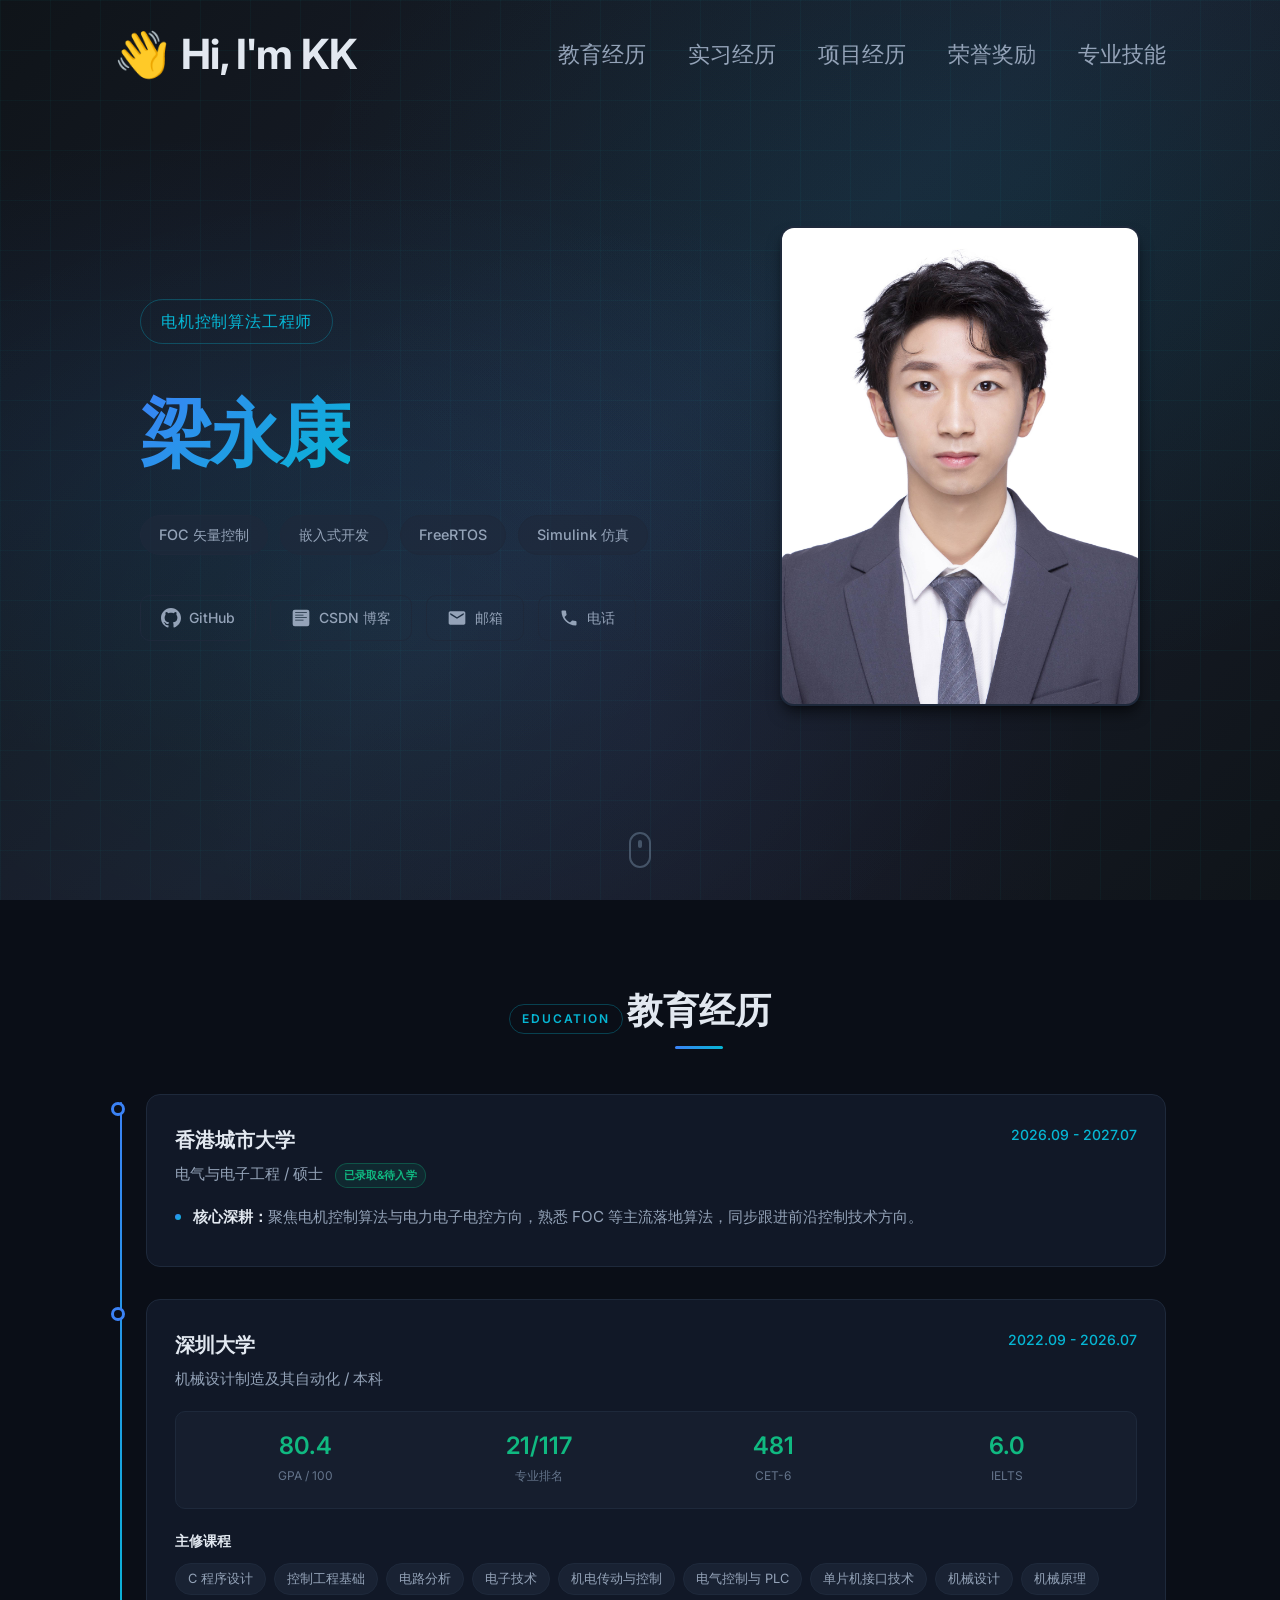
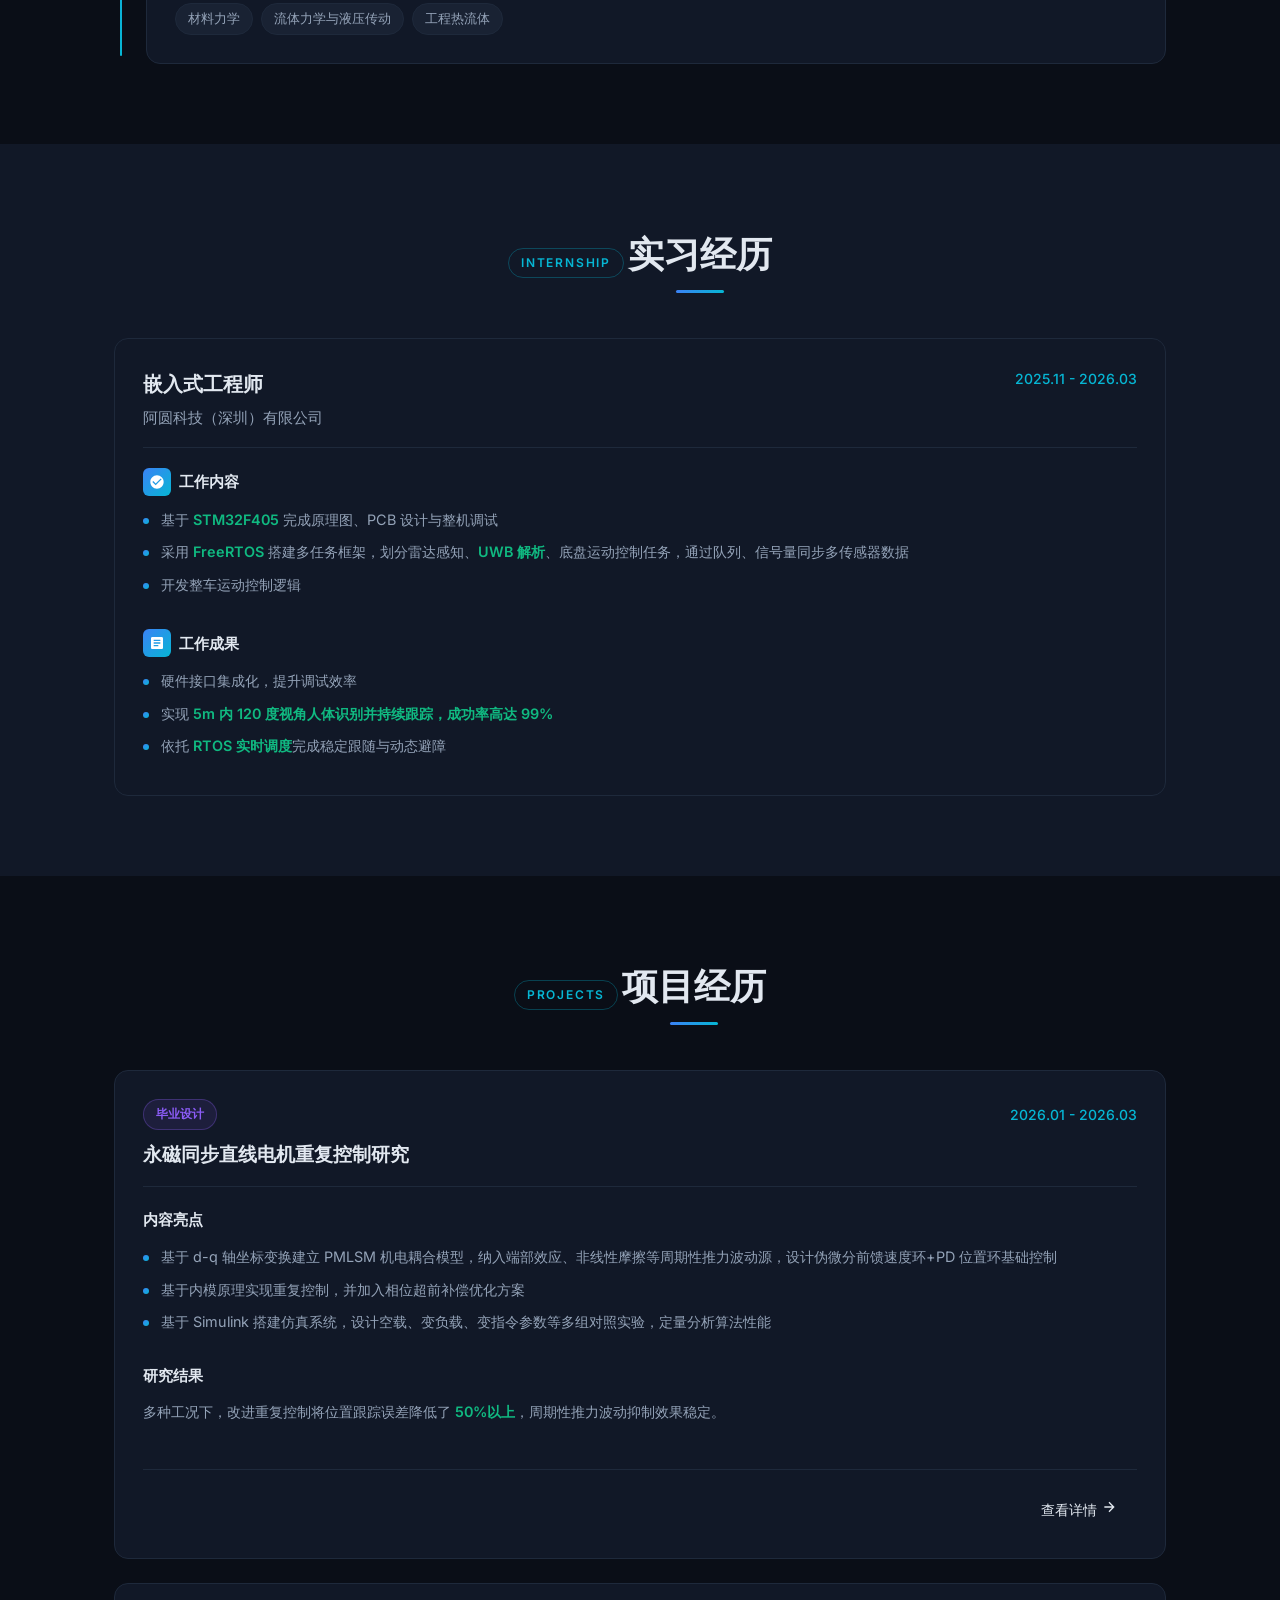
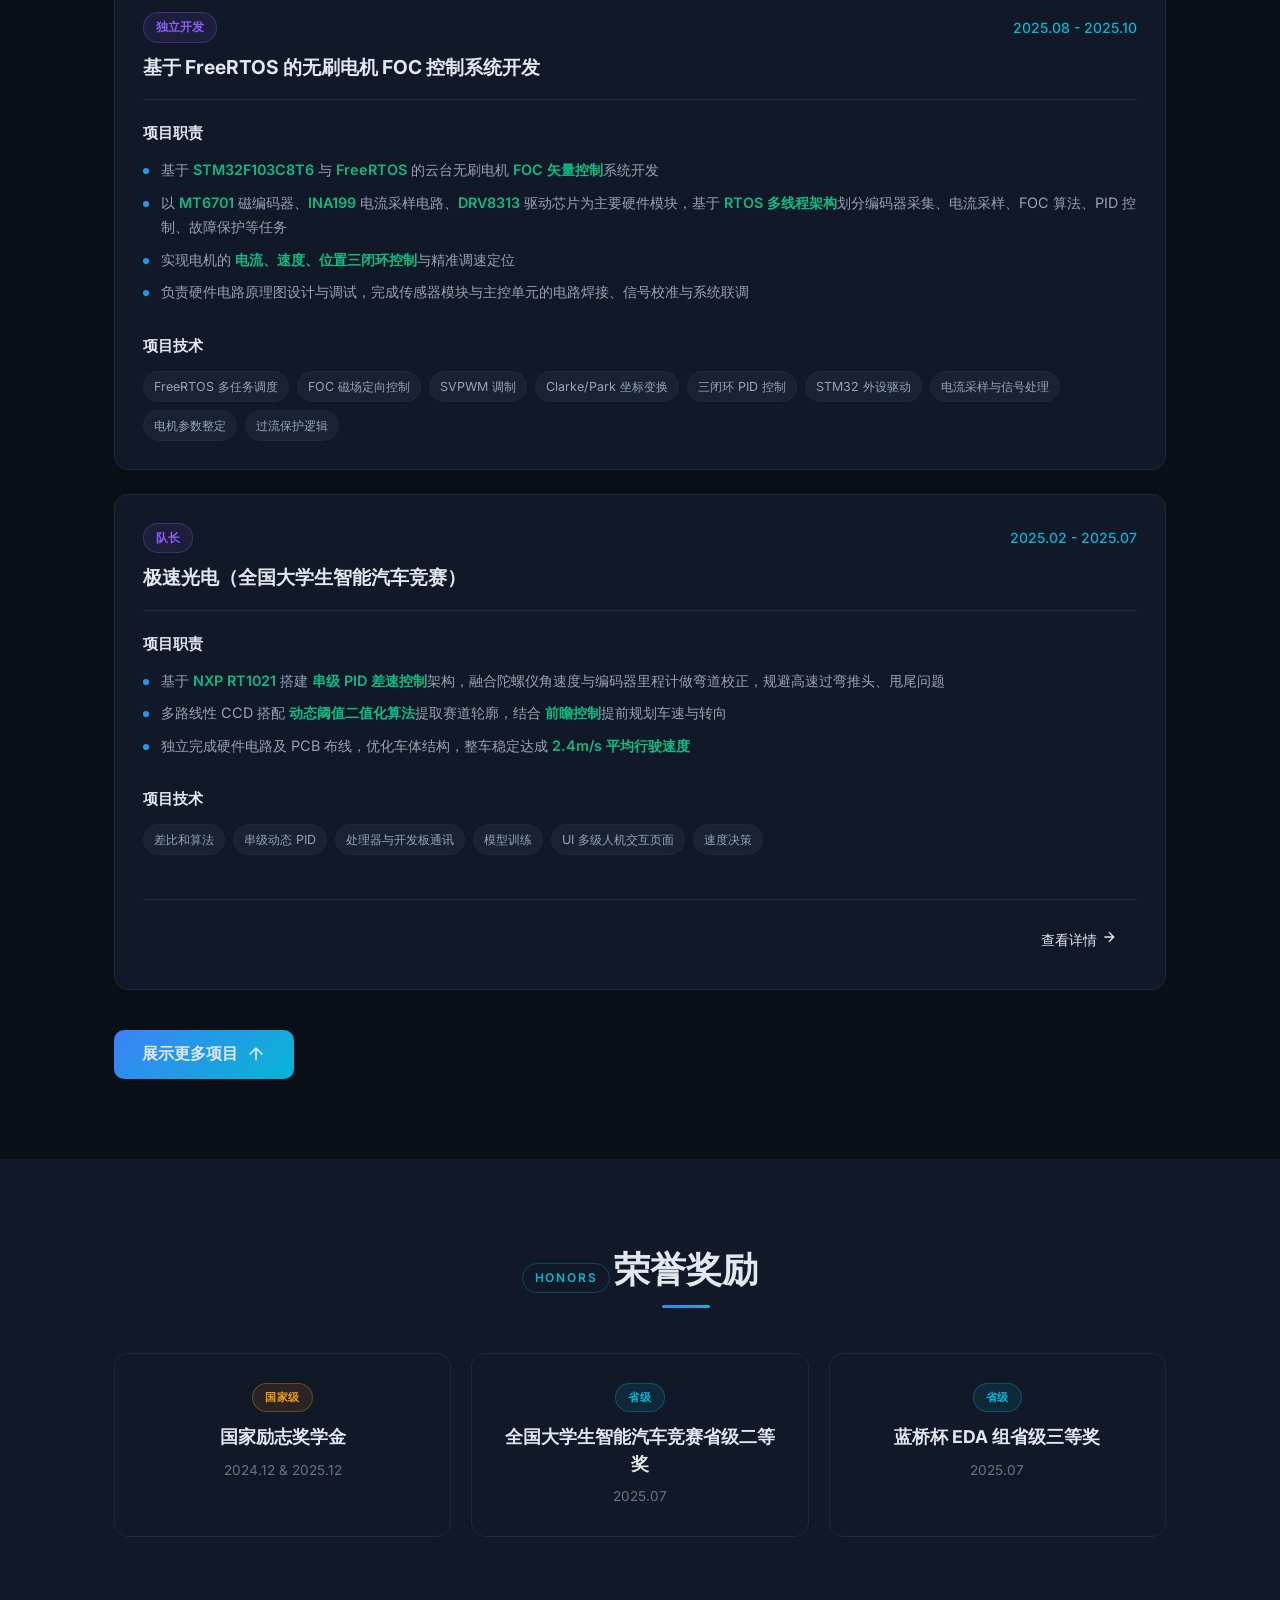
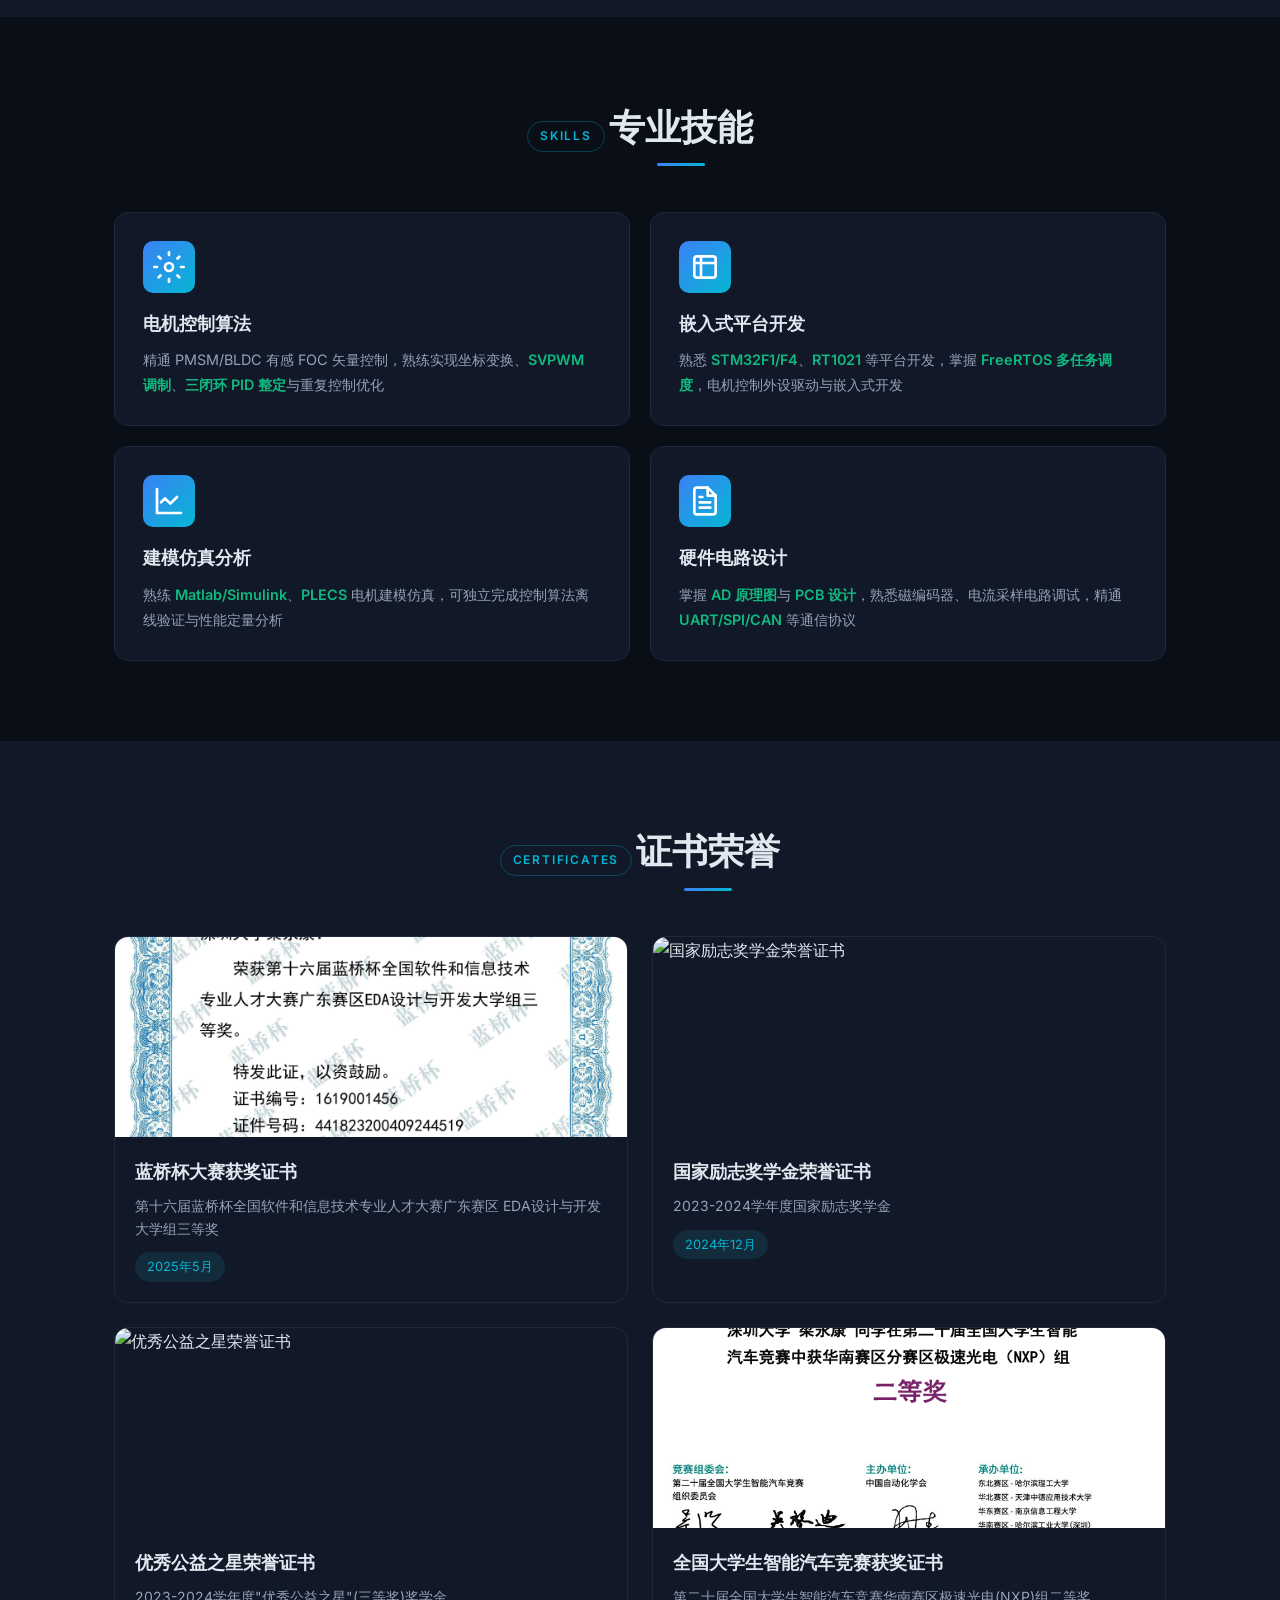
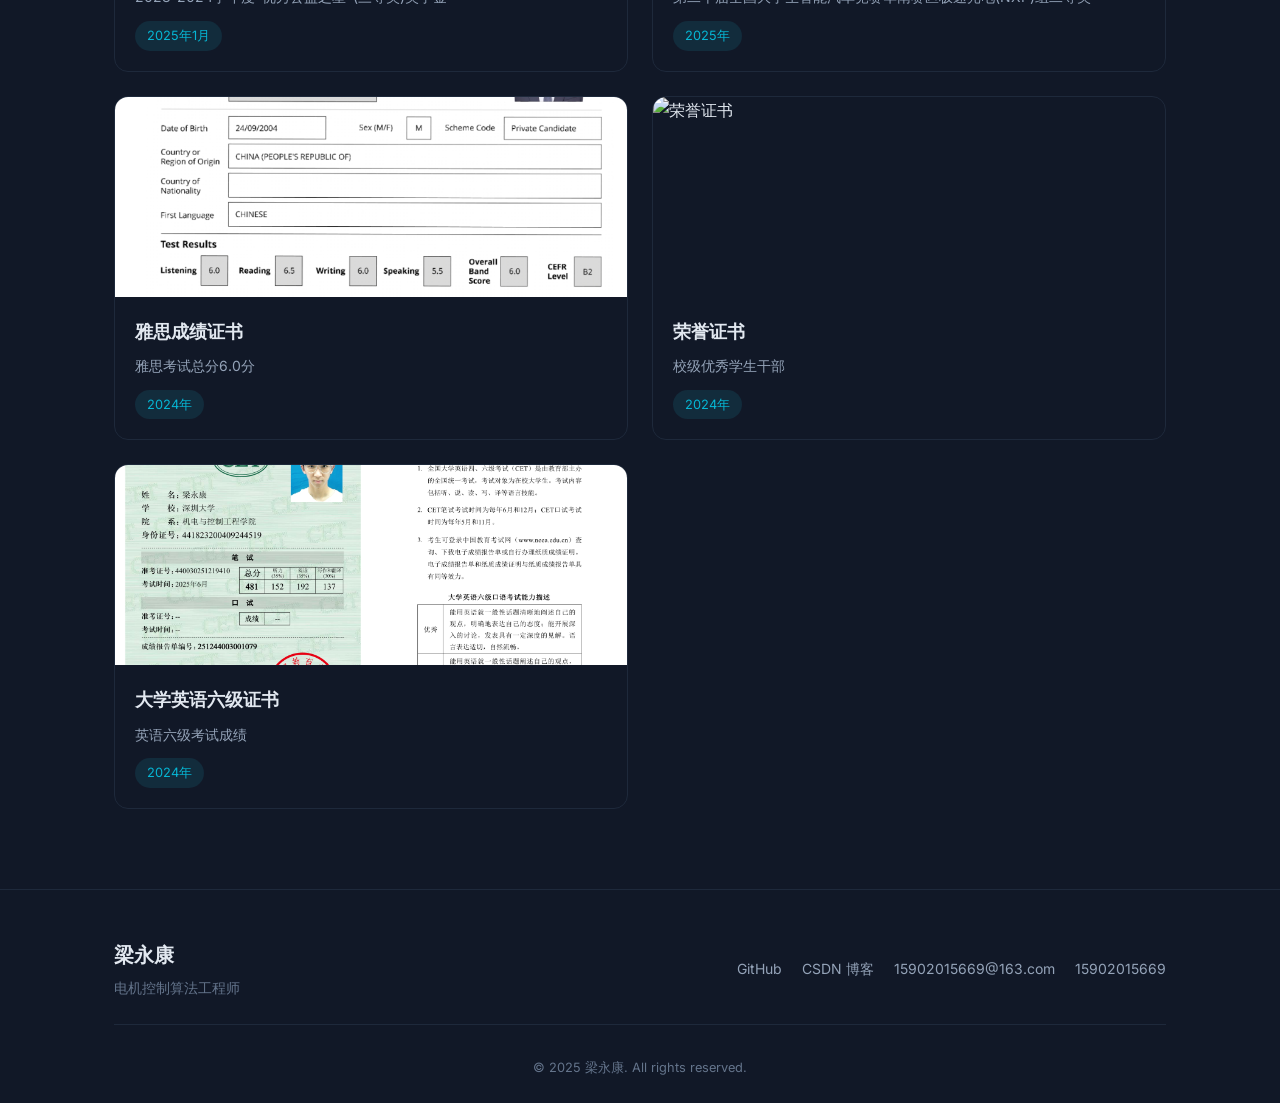
==== index.html @ d6ea98b3 "Initial commit: Personal portfolio website" ====
<!DOCTYPE html>
<html lang="zh-CN">
<head>
    <meta charset="UTF-8">
    <meta name="viewport" content="width=device-width, initial-scale=1.0">
    <title>梁永康 - 电机控制算法工程师</title>
    <meta name="description" content="梁永康的个人作品集 - 电机控制算法工程师，专注于FOC矢量控制、嵌入式开发与电力电子">
    <link rel="stylesheet" href="css/style.css">
    <link rel="preconnect" href="https://fonts.googleapis.com">
    <link rel="preconnect" href="https://fonts.gstatic.com" crossorigin>
    <link href="https://fonts.googleapis.com/css2?family=Inter:wght@300;400;500;600;700&display=swap" rel="stylesheet">
</head>
<body>
    <!-- 导航栏 -->
    <nav class="navbar" id="navbar">
        <div class="nav-container">
            <a href="#" class="nav-logo">
                <span class="logo-emoji">👋</span>
                <span class="logo-text">Hi, I'm KK</span>
            </a>
            <ul class="nav-menu" id="navMenu">
                <li><a href="#education" class="nav-link">教育经历</a></li>
                <li><a href="#internship" class="nav-link">实习经历</a></li>
                <li><a href="#projects" class="nav-link">项目经历</a></li>
                <li><a href="#honors" class="nav-link">荣誉奖励</a></li>
                <li><a href="#skills" class="nav-link">专业技能</a></li>
            </ul>
            <button class="nav-toggle" id="navToggle" aria-label="切换菜单">
                <span class="hamburger"></span>
            </button>
        </div>
    </nav>

    <!-- Hero 区域 -->
    <section class="hero" id="home">
        <div class="hero-bg"></div>
        <div class="hero-light"></div>
        <div class="hero-inner">
            <div class="hero-content">
                <div class="hero-badge animate-on-scroll">电机控制算法工程师</div>
                <h1 class="hero-title animate-on-scroll">
                    <span class="gradient-text">梁永康</span>
                </h1>
                
                <div class="hero-tags animate-on-scroll">
                    <span class="tag">FOC 矢量控制</span>
                    <span class="tag">嵌入式开发</span>
                    <span class="tag">FreeRTOS</span>
                    <span class="tag">Simulink 仿真</span>
                </div>
                <div class="hero-links animate-on-scroll">
                    <a href="https://github.com/kk-kk-99" target="_blank" rel="noopener noreferrer" class="hero-link">
                        <svg viewBox="0 0 24 24" width="20" height="20" fill="currentColor"><path d="M12 0c-6.626 0-12 5.373-12 12 0 5.302 3.438 9.8 8.207 11.387.599.111.793-.261.793-.577v-2.234c-3.338.726-4.033-1.416-4.033-1.416-.546-1.387-1.333-1.756-1.333-1.756-1.089-.745.083-.729.083-.729 1.205.084 1.839 1.237 1.839 1.237 1.07 1.834 2.807 1.304 3.492.997.107-.775.418-1.305.762-1.604-2.665-.305-5.467-1.334-5.467-5.931 0-1.311.469-2.381 1.236-3.221-.124-.303-.535-1.524.117-3.176 0 0 1.008-.322 3.301 1.23.957-.266 1.983-.399 3.003-.404 1.02.005 2.047.138 3.006.404 2.291-1.552 3.297-1.23 3.297-1.23.653 1.653.242 2.874.118 3.176.77.84 1.235 1.911 1.235 3.221 0 4.609-2.807 5.624-5.479 5.921.43.372.823 1.102.823 2.222v3.293c0 .319.192.694.801.576 4.765-1.589 8.199-6.086 8.199-11.386 0-6.627-5.373-12-12-12z"/></svg>
                        GitHub
                    </a>
                    <a href="https://blog.csdn.net/2201_75619391?type=blog" target="_blank" rel="noopener noreferrer" class="hero-link">
                        <svg viewBox="0 0 24 24" width="20" height="20" fill="currentColor"><path d="M4.5 2A2.5 2.5 0 002 4.5v15A2.5 2.5 0 004.5 22h15a2.5 2.5 0 002.5-2.5v-15A2.5 2.5 0 0019.5 2h-15zM5 5h14v1H5V5zm0 3h10v1H5V8zm0 3h14v1H5v-1zm0 3h10v1H5v-1z"/></svg>
                        CSDN 博客
                    </a>
                    <span class="hero-link tooltip" data-tooltip="15902015669@163.com">
                        <svg viewBox="0 0 24 24" width="20" height="20" fill="currentColor"><path d="M20 4H4c-1.1 0-1.99.9-1.99 2L2 18c0 1.1.9 2 2 2h16c1.1 0 2-.9 2-2V6c0-1.1-.9-2-2-2zm0 4l-8 5-8-5V6l8 5 8-5v2z"/></svg>
                        邮箱
                    </span>
                    <span class="hero-link tooltip" data-tooltip="15902015669">
                        <svg viewBox="0 0 24 24" width="20" height="20" fill="currentColor"><path d="M6.62 10.79c1.44 2.83 3.76 5.14 6.59 6.59l2.2-2.2c.27-.27.67-.36 1.02-.24 1.12.37 2.33.57 3.57.57.55 0 1 .45 1 1V20c0 .55-.45 1-1 1-9.39 0-17-7.61-17-17 0-.55.45-1 1-1h3.5c.55 0 1 .45 1 1 0 1.25.2 2.45.57 3.57.11.35.03.74-.25 1.02l-2.2 2.2z"/></svg>
                        电话
                    </span>
                </div>

                </div>
            <div class="hero-avatar animate-on-scroll">
                <img src="assets/avatar.jpg" alt="梁永康">
            </div>
        </div>
        <div class="scroll-indicator">
            <div class="scroll-mouse">
                <div class="scroll-wheel"></div>
            </div>
        </div>
    </section>

    <!-- 教育经历 -->
    <section class="section" id="education">
        <div class="container">
            <div class="section-header animate-on-scroll">
                <span class="section-tag">Education</span>
                <h2 class="section-title">教育经历</h2>
            </div>
            <div class="timeline">
                <div class="timeline-item animate-on-scroll">
                    <div class="timeline-marker"></div>
                    <div class="timeline-content card">
                        <div class="timeline-header">
                            <div class="timeline-title-row">
                                <h3 class="timeline-title">香港城市大学</h3>
                                <span class="timeline-date">2026.09 - 2027.07</span>
                            </div>
                            <p class="timeline-subtitle">电气与电子工程 / 硕士 <span class="status-badge">已录取&待入学</span></p>
                        </div>
                        <ul class="timeline-list">
                            <li><strong>核心深耕：</strong>聚焦电机控制算法与电力电子电控方向，熟悉 FOC 等主流落地算法，同步跟进前沿控制技术方向。</li>
                        </ul>
                    </div>
                </div>
                <div class="timeline-item animate-on-scroll">
                    <div class="timeline-marker"></div>
                    <div class="timeline-content card">
                        <div class="timeline-header">
                            <div class="timeline-title-row">
                                <h3 class="timeline-title">深圳大学</h3>
                                <span class="timeline-date">2022.09 - 2026.07</span>
                            </div>
                            <p class="timeline-subtitle">机械设计制造及其自动化 / 本科</p>
                        </div>
                        <div class="edu-stats">
                            <div class="stat-item">
                                <span class="stat-value highlight">80.4</span>
                                <span class="stat-label">GPA / 100</span>
                            </div>
                            <div class="stat-item">
                                <span class="stat-value highlight">21/117</span>
                                <span class="stat-label">专业排名</span>
                            </div>
                            <div class="stat-item">
                                <span class="stat-value highlight">481</span>
                                <span class="stat-label">CET-6</span>
                            </div>
                            <div class="stat-item">
                                <span class="stat-value highlight">6.0</span>
                                <span class="stat-label">IELTS</span>
                            </div>
                        </div>
                        <div class="courses">
                            <p class="courses-label">主修课程</p>
                            <div class="course-tags">
                                <span class="course-tag">C 程序设计</span>
                                <span class="course-tag">控制工程基础</span>
                                <span class="course-tag">电路分析</span>
                                <span class="course-tag">电子技术</span>
                                <span class="course-tag">机电传动与控制</span>
                                <span class="course-tag">电气控制与 PLC</span>
                                <span class="course-tag">单片机接口技术</span>
                                <span class="course-tag">机械设计</span>
                                <span class="course-tag">机械原理</span>
                                <span class="course-tag">材料力学</span>
                                <span class="course-tag">流体力学与液压传动</span>
                                <span class="course-tag">工程热流体</span>
                            </div>
                        </div>
                    </div>
                </div>
            </div>
        </div>
    </section>

    <!-- 实习经历 -->
    <section class="section section-alt" id="internship">
        <div class="container">
            <div class="section-header animate-on-scroll">
                <span class="section-tag">Internship</span>
                <h2 class="section-title">实习经历</h2>
            </div>
            <div class="card animate-on-scroll">
                <div class="card-header">
                    <div class="card-title-row">
                        <h3 class="card-title">嵌入式工程师</h3>
                        <span class="card-date">2025.11 - 2026.03</span>
                    </div>
                    <p class="card-subtitle">阿圆科技（深圳）有限公司</p>
                </div>
                <div class="card-body">
                    <div class="card-section">
                        <h4 class="card-section-title">
                            <span class="card-icon">
                                <svg viewBox="0 0 24 24" width="16" height="16" fill="currentColor"><path d="M12 2C6.48 2 2 6.48 2 12s4.48 10 10 10 10-4.48 10-10S17.52 2 12 2zm-2 15l-5-5 1.41-1.41L10 14.17l7.59-7.59L19 8l-9 9z"/></svg>
                            </span>
                            工作内容
                        </h4>
                        <ul class="card-list">
                            <li>基于 <span class="highlight">STM32F405</span> 完成原理图、PCB 设计与整机调试</li>
                            <li>采用 <span class="highlight">FreeRTOS</span> 搭建多任务框架，划分雷达感知、<span class="highlight">UWB 解析</span>、底盘运动控制任务，通过队列、信号量同步多传感器数据</li>
                            <li>开发整车运动控制逻辑</li>
                        </ul>
                    </div>
                    <div class="card-section">
                        <h4 class="card-section-title">
                            <span class="card-icon">
                                <svg viewBox="0 0 24 24" width="16" height="16" fill="currentColor"><path d="M19 3H5c-1.1 0-2 .9-2 2v14c0 1.1.9 2 2 2h14c1.1 0 2-.9 2-2V5c0-1.1-.9-2-2-2zm-5 14H7v-2h7v2zm3-4H7v-2h10v2zm0-4H7V7h10v2z"/></svg>
                            </span>
                            工作成果
                        </h4>
                        <ul class="card-list">
                            <li>硬件接口集成化，提升调试效率</li>
                            <li>实现 <span class="highlight">5m 内 120 度视角人体识别并持续跟踪，成功率高达 99%</span></li>
                            <li>依托 <span class="highlight">RTOS 实时调度</span>完成稳定跟随与动态避障</li>
                        </ul>
                    </div>
                </div>
            </div>
        </div>
    </section>

    <!-- 项目经历 -->
    <section class="section" id="projects">
        <div class="container">
            <div class="section-header animate-on-scroll">
                <span class="section-tag">Projects</span>
                <h2 class="section-title">项目经历</h2>
            </div>
            <div class="projects-grid">
                <!-- 项目 1 -->
                <div class="project-card card animate-on-scroll animated">
                    <div class="project-header">
                        <div class="project-meta">
                            <span class="project-role">毕业设计</span>
                            <span class="project-date">2026.01 - 2026.03</span>
                        </div>
                        <h3 class="project-title">永磁同步直线电机重复控制研究</h3>
                    </div>
                    <div class="project-body">
                        <div class="project-section">
                            <h4 class="project-section-title">内容亮点</h4>
                            <ul class="project-list">
                                <li>基于 d-q 轴坐标变换建立 PMLSM 机电耦合模型，纳入端部效应、非线性摩擦等周期性推力波动源，设计伪微分前馈速度环+PD 位置环基础控制</li>
                                <li>基于内模原理实现重复控制，并加入相位超前补偿优化方案</li>
                                <li>基于 Simulink 搭建仿真系统，设计空载、变负载、变指令参数等多组对照实验，定量分析算法性能</li>
                            </ul>
                        </div>
                        <div class="project-result">
                            <h4 class="project-section-title">研究结果</h4>
                            <p>多种工况下，改进重复控制将位置跟踪误差降低了 <span class="highlight">50%以上</span>，周期性推力波动抑制效果稳定。</p>
                        </div>
                        <div class="project-action">
                            <a href="project1.html" class="btn btn-primary btn-sm">
                                <span>查看详情</span>
                                <svg viewBox="0 0 24 24" width="16" height="16" fill="none" stroke="currentColor" stroke-width="2">
                                    <path d="M5 12h14M12 5l7 7-7 7"/>
                                </svg>
                            </a>
                        </div>
                    </div>
                </div>

                <!-- 项目 2 -->
                <div class="project-card card animate-on-scroll animated">
                    <div class="project-header">
                        <div class="project-meta">
                            <span class="project-role">独立开发</span>
                            <span class="project-date">2025.08 - 2025.10</span>
                        </div>
                        <h3 class="project-title">基于 FreeRTOS 的无刷电机 FOC 控制系统开发</h3>
                    </div>
                    <div class="project-body">
                        <div class="project-section">
                            <h4 class="project-section-title">项目职责</h4>
                            <ul class="project-list">
                                <li>基于 <span class="highlight">STM32F103C8T6</span> 与 <span class="highlight">FreeRTOS</span> 的云台无刷电机 <span class="highlight">FOC 矢量控制</span>系统开发</li>
                                <li>以 <span class="highlight">MT6701</span> 磁编码器、<span class="highlight">INA199</span> 电流采样电路、<span class="highlight">DRV8313</span> 驱动芯片为主要硬件模块，基于 <span class="highlight">RTOS 多线程架构</span>划分编码器采集、电流采样、FOC 算法、PID 控制、故障保护等任务</li>
                                <li>实现电机的 <span class="highlight">电流、速度、位置三闭环控制</span>与精准调速定位</li>
                                <li>负责硬件电路原理图设计与调试，完成传感器模块与主控单元的电路焊接、信号校准与系统联调</li>
                            </ul>
                        </div>
                        <div class="project-tech">
                            <h4 class="project-section-title">项目技术</h4>
                            <div class="tech-tags">
                                <span class="tech-tag">FreeRTOS 多任务调度</span>
                                <span class="tech-tag">FOC 磁场定向控制</span>
                                <span class="tech-tag">SVPWM 调制</span>
                                <span class="tech-tag">Clarke/Park 坐标变换</span>
                                <span class="tech-tag">三闭环 PID 控制</span>
                                <span class="tech-tag">STM32 外设驱动</span>
                                <span class="tech-tag">电流采样与信号处理</span>
                                <span class="tech-tag">电机参数整定</span>
                                <span class="tech-tag">过流保护逻辑</span>
                            </div>
                        </div>
                    </div>
                </div>

                <!-- 项目 3 -->
                <div class="project-card card animate-on-scroll animated">
                    <div class="project-header">
                        <div class="project-meta">
                            <span class="project-role">队长</span>
                            <span class="project-date">2025.02 - 2025.07</span>
                        </div>
                        <h3 class="project-title">极速光电（全国大学生智能汽车竞赛）</h3>
                    </div>
                    <div class="project-body">
                        <div class="project-section">
                            <h4 class="project-section-title">项目职责</h4>
                            <ul class="project-list">
                                <li>基于 <span class="highlight">NXP RT1021</span> 搭建 <span class="highlight">串级 PID 差速控制</span>架构，融合陀螺仪角速度与编码器里程计做弯道校正，规避高速过弯推头、甩尾问题</li>
                                <li>多路线性 CCD 搭配 <span class="highlight">动态阈值二值化算法</span>提取赛道轮廓，结合 <span class="highlight">前瞻控制</span>提前规划车速与转向</li>
                                <li>独立完成硬件电路及 PCB 布线，优化车体结构，整车稳定达成 <span class="highlight">2.4m/s 平均行驶速度</span></li>
                            </ul>
                        </div>
                        <div class="project-tech">
                            <h4 class="project-section-title">项目技术</h4>
                            <div class="tech-tags">
                                <span class="tech-tag">差比和算法</span>
                                <span class="tech-tag">串级动态 PID</span>
                                <span class="tech-tag">处理器与开发板通讯</span>
                                <span class="tech-tag">模型训练</span>
                                <span class="tech-tag">UI 多级人机交互页面</span>
                                <span class="tech-tag">速度决策</span>
                            </div>
                        </div>
                        <div class="project-action">
                            <a href="project3.html" class="btn btn-primary btn-sm">
                                <span>查看详情</span>
                                <svg viewBox="0 0 24 24" width="16" height="16" fill="none" stroke="currentColor" stroke-width="2">
                                    <path d="M5 12h14M12 5l7 7-7 7"/>
                                </svg>
                            </a>
                        </div>
                    </div>
                </div>

                <!-- 项目 4：八轴无人机分电板设计 -->
                <div class="project-card card additional-projects" id="additionalProjects">
                    <div class="project-header">
                        <div class="project-meta">
                            <span class="project-role">独立设计</span>
                            <span class="project-date">2024.10 - 2025.02</span>
                        </div>
                        <h3 class="project-title">八轴无人机分电板设计</h3>
                    </div>
                    <div class="project-body">
                        <div class="project-section">
                            <h4 class="project-section-title">项目概述</h4>
                            <ul class="project-list">
                                <li>为八轴电调、英伟达 Jetson Orin NX 开发板供电，集成八个 PWM 信号接口</li>
                                <li>满油门状态下八轴共需 <span class="highlight">800A</span> 大电流输出能力</li>
                                <li>采用 <span class="highlight">TPS54360</span> 芯片实现 44V 转 12V 降压模块，为开发板提供稳定电源</li>
                            </ul>
                        </div>
                        <div class="project-section">
                            <h4 class="project-section-title">技术亮点</h4>
                            <ul class="project-list">
                                <li>V1.2 版本采用 <span class="highlight">4个电池并联</span> 方案，有效缓解大电流带来的线粗和插头问题</li>
                                <li>V1.3 版本采用 <span class="highlight">PCB开窗铜排</span> 替代加锡，大幅提升载流能力</li>
                                <li>圆形 Layout 设计，最大化板子面积，优化大电流走线</li>
                            </ul>
                        </div>
                        <div class="project-tech">
                            <h4 class="project-section-title">项目技术</h4>
                            <div class="tech-tags">
                                <span class="tech-tag">DC-DC 电源设计</span>
                                <span class="tech-tag">大电流 PCB 设计</span>
                                <span class="tech-tag">TPS54360 应用</span>
                                <span class="tech-tag">铜排载流优化</span>
                                <span class="tech-tag">电源完整性分析</span>
                            </div>
                        </div>
                        <div class="project-action">
                            <a href="https://blog.csdn.net/2201_75619391/article/details/145884030?spm=1001.2014.3001.5502" target="_blank" class="btn btn-primary btn-sm">
                                <span>查看详情</span>
                                <svg viewBox="0 0 24 24" width="16" height="16" fill="none" stroke="currentColor" stroke-width="2">
                                    <path d="M5 12h14M12 5l7 7-7 7"/>
                                </svg>
                            </a>
                        </div>
                    </div>
                </div>

                <!-- 项目 5：51-32 双芯集成开发板 -->
                <div class="project-card card additional-projects">
                    <div class="project-header">
                        <div class="project-meta">
                            <span class="project-role">组长</span>
                            <span class="project-date">2025.09 - 2025.10</span>
                        </div>
                        <h3 class="project-title">51-32 双芯集成开发板</h3>
                    </div>
                    <div class="project-body">
                        <div class="project-section">
                            <h4 class="project-section-title">项目职责</h4>
                            <ul class="project-list">
                                <li>主导设计双芯片集成方案，将 <span class="highlight">51 单片机</span> 与 <span class="highlight">STM32 单片机</span> 集成到同一块电路板上，实现外设资源共享</li>
                                <li>设计紧凑锁紧座机制，支持两种单片机的快速切换与热插拔，提升开发灵活性</li>
                                <li>独立完成 <span class="highlight">原理图设计</span> 与 <span class="highlight">PCB 布线</span>，优化板级布局</li>
                                <li>负责<span class="highlight">软件模块测试</span>与<span class="highlight">信号完整性验证</span>，确保各通讯接口稳定可靠</li>
                            </ul>
                        </div>
                        <div class="project-tech">
                            <h4 class="project-section-title">核心技术</h4>
                            <div class="tech-tags">
                                <span class="tech-tag">电压电平兼容</span>
                                <span class="tech-tag">UART 通讯协议</span>
                                <span class="tech-tag">I2C 通讯协议</span>
                                <span class="tech-tag">SPI 通讯协议</span>
                                <span class="tech-tag">信号完整性分析</span>
                            </div>
                        </div>
                        <div class="project-action">
                            <a href="project5.html" class="btn btn-primary btn-sm">
                                <span>查看详情</span>
                                <svg viewBox="0 0 24 24" width="16" height="16" fill="none" stroke="currentColor" stroke-width="2">
                                    <path d="M5 12h14M12 5l7 7-7 7"/>
                                </svg>
                            </a>
                        </div>
                    </div>
                </div>

                <!-- 项目 6：摩托车平衡控制与路径识别 -->
                <div class="project-card card additional-projects">
                    <div class="project-header">
                        <div class="project-meta">
                            <span class="project-role">队长</span>
                            <span class="project-date">2023.11 - 2024.05</span>
                        </div>
                        <h3 class="project-title">摩托车平衡控制与路径识别</h3>
                    </div>
                    <div class="project-body">
                        <div class="project-section">
                            <h4 class="project-section-title">项目概述</h4>
                            <ul class="project-list">
                                <li>采用<span class="highlight">无动量轮</span>方案，通过<span class="highlight">后方大轮上横向嵌套的八组小轮</span>实现动态平衡</li>
                                <li>基于 <span class="highlight">TC264DA (双核) 处理器</span>，集成摄像头、陀螺仪、编码器实现平衡控制与路径识别</li>
                                <li>对 <span class="highlight">TLD7002 芯片</span> 进行控制，实现随车身姿态变化的灯光秀效果</li>
                            </ul>
                        </div>
                        <div class="project-tech">
                            <h4 class="project-section-title">核心技术</h4>
                            <div class="tech-tags">
                                <span class="tech-tag">双核分配机制</span>
                                <span class="tech-tag">视觉路径识别</span>
                                <span class="tech-tag">陀螺仪姿态检测</span>
                                <span class="tech-tag">双电机矢量控制</span>
                                <span class="tech-tag">齿轮啮合结构</span>
                            </div>
                        </div>
                        <div class="project-action">
                            <a href="project6.html" class="btn btn-primary btn-sm">
                                <span>查看详情</span>
                                <svg viewBox="0 0 24 24" width="16" height="16" fill="none" stroke="currentColor" stroke-width="2">
                                    <path d="M5 12h14M12 5l7 7-7 7"/>
                                </svg>
                            </a>
                        </div>
                    </div>
                </div>

                <!-- 展示更多按钮 -->
            <div class="text-center mt-8">
                <button class="btn btn-primary" id="showMoreBtn">
                    <span>展示更多项目</span>
                    <svg id="moreArrow" viewBox="0 0 24 24" width="20" height="20" fill="none" stroke="currentColor" stroke-width="2" stroke-linecap="round" stroke-linejoin="round"><path d="M12 5v14M5 12l7-7 7 7"/></svg>
                </button>
            </div>
        </div>
    </section>

    <!-- 荣誉奖励 -->
    <section class="section section-alt" id="honors">
        <div class="container">
            <div class="section-header animate-on-scroll">
                <span class="section-tag">Honors</span>
                <h2 class="section-title">荣誉奖励</h2>
            </div>
            <div class="honors-grid">
                <div class="honor-card card animate-on-scroll">
                    <div class="honor-level">
                        <span class="honor-badge honor-national">国家级</span>
                    </div>
                    <h3 class="honor-title">国家励志奖学金</h3>
                    <p class="honor-date">2024.12 & 2025.12</p>
                </div>
                <div class="honor-card card animate-on-scroll">
                    <div class="honor-level">
                        <span class="honor-badge honor-provincial">省级</span>
                    </div>
                    <h3 class="honor-title">全国大学生智能汽车竞赛省级二等奖</h3>
                    <p class="honor-date">2025.07</p>
                </div>
                <div class="honor-card card animate-on-scroll">
                    <div class="honor-level">
                        <span class="honor-badge honor-provincial">省级</span>
                    </div>
                    <h3 class="honor-title">蓝桥杯 EDA 组省级三等奖</h3>
                    <p class="honor-date">2025.07</p>
                </div>
            </div>
        </div>
    </section>

    <!-- 专业技能 -->
    <section class="section" id="skills">
        <div class="container">
            <div class="section-header animate-on-scroll">
                <span class="section-tag">Skills</span>
                <h2 class="section-title">专业技能</h2>
            </div>
            <div class="skills-grid">
                <div class="skill-card card animate-on-scroll">
                    <div class="skill-icon">
                        <svg viewBox="0 0 24 24" width="32" height="32" fill="none" stroke="currentColor" stroke-width="2" stroke-linecap="round" stroke-linejoin="round"><circle cx="12" cy="12" r="3"/><path d="M12 1v2M12 21v2M4.22 4.22l1.42 1.42M18.36 18.36l1.42 1.42M1 12h2M21 12h2M4.22 19.78l1.42-1.42M18.36 5.64l1.42-1.42"/></svg>
                    </div>
                    <h3 class="skill-title">电机控制算法</h3>
                    <p class="skill-desc">精通 <span class="highlight"></span>PMSM/BLDC 有感 FOC 矢量控制</span>，熟练实现坐标变换、<span class="highlight">SVPWM 调制</span>、<span class="highlight">三闭环 PID 整定</span>与重复控制优化</p>
                </div>
                <div class="skill-card card animate-on-scroll">
                    <div class="skill-icon">
                        <svg viewBox="0 0 24 24" width="32" height="32" fill="none" stroke="currentColor" stroke-width="2" stroke-linecap="round" stroke-linejoin="round"><rect x="4" y="4" width="16" height="16" rx="2"/><path d="M4 9h16M9 4v16"/></svg>
                    </div>
                    <h3 class="skill-title">嵌入式平台开发</h3>
                    <p class="skill-desc">熟悉 <span class="highlight">STM32F1/F4</span>、<span class="highlight">RT1021</span> 等平台开发，掌握 <span class="highlight">FreeRTOS 多任务调度</span>，电机控制外设驱动与嵌入式开发</p>
                </div>
                <div class="skill-card card animate-on-scroll">
                    <div class="skill-icon">
                        <svg viewBox="0 0 24 24" width="32" height="32" fill="none" stroke="currentColor" stroke-width="2" stroke-linecap="round" stroke-linejoin="round"><path d="M3 3v18h18"/><path d="M18 9l-5 5-4-4-3 3"/></svg>
                    </div>
                    <h3 class="skill-title">建模仿真分析</h3>
                    <p class="skill-desc">熟练 <span class="highlight">Matlab/Simulink</span>、<span class="highlight">PLECS</span> 电机建模仿真，可独立完成控制算法离线验证与性能定量分析</p>
                </div>
                <div class="skill-card card animate-on-scroll">
                    <div class="skill-icon">
                        <svg viewBox="0 0 24 24" width="32" height="32" fill="none" stroke="currentColor" stroke-width="2" stroke-linecap="round" stroke-linejoin="round"><path d="M14 2H6a2 2 0 00-2 2v16a2 2 0 002 2h12a2 2 0 002-2V8z"/><path d="M14 2v6h6"/><path d="M16 13H8M16 17H8M10 9H8"/></svg>
                    </div>
                    <h3 class="skill-title">硬件电路设计</h3>
                    <p class="skill-desc">掌握 <span class="highlight">AD 原理图</span>与 <span class="highlight">PCB 设计</span>，熟悉磁编码器、电流采样电路调试，精通 <span class="highlight">UART/SPI/CAN</span> 等通信协议</p>
                </div>
            </div>
        </div>
    </section>

    <!-- 证书荣誉 -->
    <section class="section section-alt" id="certificates">
        <div class="container">
            <div class="section-header animate-on-scroll">
                <span class="section-tag">Certificates</span>
                <h2 class="section-title">证书荣誉</h2>
            </div>
            <div class="certificates-grid">
                <!-- 蓝桥杯证书 -->
                <div class="certificate-card card animate-on-scroll">
                    <div class="certificate-image">
                        <img src="assets/EDA.jpg" alt="蓝桥杯大赛获奖证书">
                    </div>
                    <div class="certificate-info">
                        <h3 class="certificate-title">蓝桥杯大赛获奖证书</h3>
                        <p class="certificate-desc">第十六届蓝桥杯全国软件和信息技术专业人才大赛广东赛区 EDA设计与开发大学组三等奖</p>
                        <span class="certificate-date">2025年5月</span>
                    </div>
                </div>

                <!-- 国家励志奖学金证书 -->
                <div class="certificate-card card animate-on-scroll">
                    <div class="certificate-image">
                        <img src="assets/GUOLI.jpg" alt="国家励志奖学金荣誉证书">
                    </div>
                    <div class="certificate-info">
                        <h3 class="certificate-title">国家励志奖学金荣誉证书</h3>
                        <p class="certificate-desc">2023-2024学年度国家励志奖学金</p>
                        <span class="certificate-date">2024年12月</span>
                    </div>
                </div>

                <!-- 优秀学生干部证书 -->
                <div class="certificate-card card animate-on-scroll">
                    <div class="certificate-image">
                        <img src="assets/GONGYI.jpg" alt="优秀公益之星荣誉证书">
                    </div>
                    <div class="certificate-info">
                        <h3 class="certificate-title">优秀公益之星荣誉证书</h3>
                        <p class="certificate-desc">2023-2024学年度"优秀公益之星"(三等奖)奖学金</p>
                        <span class="certificate-date">2025年1月</span>
                    </div>
                </div>

                <!-- 智能汽车竞赛证书 -->
                <div class="certificate-card card animate-on-scroll">
                    <div class="certificate-image">
                        <img src="assets/smart_car.png" alt="全国大学生智能汽车竞赛获奖证书">
                    </div>
                    <div class="certificate-info">
                        <h3 class="certificate-title">全国大学生智能汽车竞赛获奖证书</h3>
                        <p class="certificate-desc">第二十届全国大学生智能汽车竞赛华南赛区极速光电(NXP)组二等奖</p>
                        <span class="certificate-date">2025年</span>
                    </div>
                </div>

                <!-- 雅思证书 -->
                <div class="certificate-card card animate-on-scroll">
                    <div class="certificate-image">
                        <img src="assets/ielts.jpg" alt="雅思成绩证书">
                    </div>
                    <div class="certificate-info">
                        <h3 class="certificate-title">雅思成绩证书</h3>
                        <p class="certificate-desc">雅思考试总分6.0分</p>
                        <span class="certificate-date">2024年</span>
                    </div>
                </div>

                <!-- 荣誉证书 -->
                <div class="certificate-card card animate-on-scroll">
                    <div class="certificate-image">
                        <img src="assets/yougan.jpg" alt="荣誉证书">
                    </div>
                    <div class="certificate-info">
                        <h3 class="certificate-title">荣誉证书</h3>
                        <p class="certificate-desc">校级优秀学生干部</p>
                        <span class="certificate-date">2024年</span>
                    </div>
                </div>

                <!-- 英语六级证书 -->
                <div class="certificate-card card animate-on-scroll">
                    <div class="certificate-image">
                        <img src="assets/CET6_01.png" alt="英语六级证书">
                    </div>
                    <div class="certificate-info">
                        <h3 class="certificate-title">大学英语六级证书</h3>
                        <p class="certificate-desc">英语六级考试成绩</p>
                        <span class="certificate-date">2024年</span>
                    </div>
                </div>
            </div>
        </div>
    </section>

    <!-- 图片预览模态框 -->
    <div class="modal-overlay" id="imageModal">
        <div class="modal-content">
            <button class="modal-close" id="modalClose">&times;</button>
            <img id="modalImage" src="" alt="证书预览">
        </div>
    </div>

    <!-- 页脚 -->
    <footer class="footer">
        <div class="container">
            <div class="footer-content">
                <div class="footer-brand">
                    <span class="footer-logo">梁永康</span>
                    <p class="footer-tagline">电机控制算法工程师</p>
                </div>
                <div class="footer-links">
                    <a href="https://github.com/kk-kk-99" target="_blank" rel="noopener noreferrer" class="footer-link">GitHub</a>
                    <a href="https://blog.csdn.net/2201_75619391?type=blog" target="_blank" rel="noopener noreferrer" class="footer-link">CSDN 博客</a>
                    <span class="footer-link tooltip" data-tooltip="15902015669@163.com">15902015669@163.com</span>
                    <span class="footer-link tooltip" data-tooltip="15902015669">15902015669</span>
                </div>
            </div>
            <div class="footer-bottom">
                <p>&copy; 2025 梁永康. All rights reserved.</p>
            </div>
        </div>
    </footer>

    <!-- 回到顶部按钮 -->
    <button class="back-to-top" id="backToTop" aria-label="回到顶部">
        <svg viewBox="0 0 24 24" width="24" height="24" fill="currentColor"><path d="M7.41 15.41L12 10.83l4.59 4.58L18 14l-6-6-6 6z"/></svg>
    </button>

    <script src="js/main.js"></script>
</body>
</html>
---- css/style.css ----
:root {
    --bg-primary: #0a0e17;
    --bg-secondary: #111827;
    --bg-card: #111827;
    --bg-card-hover: #1a2235;
    --border-color: #1e293b;
    --border-hover: #334155;
    --text-primary: #e2e8f0;
    --text-secondary: #94a3b8;
    --text-muted: #64748b;
    --accent-blue: #3b82f6;
    --accent-cyan: #06b6d4;
    --accent-green: #10b981;
    --accent-purple: #8b5cf6;
    --gradient-start: #3b82f6;
    --gradient-end: #06b6d4;
    --shadow-sm: 0 1px 2px rgba(0, 0, 0, 0.3);
    --shadow-md: 0 4px 6px -1px rgba(0, 0, 0, 0.4), 0 2px 4px -2px rgba(0, 0, 0, 0.3);
    --shadow-lg: 0 10px 15px -3px rgba(0, 0, 0, 0.5), 0 4px 6px -4px rgba(0, 0, 0, 0.4);
    --radius-sm: 6px;
    --radius-md: 10px;
    --radius-lg: 14px;
    --transition-fast: 0.2s ease;
    --transition-normal: 0.3s ease;
    --transition-slow: 0.5s ease;
}

* {
    margin: 0;
    padding: 0;
    box-sizing: border-box;
}

html {
    scroll-behavior: smooth;
    scroll-padding-top: 80px;
}

body {
    font-family: 'Inter', -apple-system, BlinkMacSystemFont, 'Segoe UI', 'PingFang SC', 'Microsoft YaHei', sans-serif;
    background-color: var(--bg-primary);
    color: var(--text-primary);
    line-height: 1.7;
    overflow-x: hidden;
    -webkit-font-smoothing: antialiased;
}

a {
    color: inherit;
    text-decoration: none;
}

ul {
    list-style: none;
}

img {
    max-width: 100%;
    height: auto;
}

.container {
    max-width: 1100px;
    margin: 0 auto;
    padding: 0 24px;
}

.section {
    padding: 80px 0;
}

.section-alt {
    background-color: var(--bg-secondary);
}

.section-header {
    text-align: center;
    margin-bottom: 48px;
}

.section-tag {
    display: inline-block;
    font-size: 0.75rem;
    font-weight: 600;
    letter-spacing: 0.15em;
    text-transform: uppercase;
    color: var(--accent-cyan);
    margin-bottom: 12px;
    padding: 4px 12px;
    border: 1px solid rgba(6, 182, 212, 0.3);
    border-radius: 999px;
}

.section-title {
    font-size: 2.25rem;
    font-weight: 700;
    color: var(--text-primary);
    position: relative;
    display: inline-block;
}

.section-title::after {
    content: '';
    position: absolute;
    bottom: -8px;
    left: 50%;
    transform: translateX(-50%);
    width: 48px;
    height: 3px;
    background: linear-gradient(90deg, var(--gradient-start), var(--gradient-end));
    border-radius: 2px;
}

.card {
    background-color: var(--bg-card);
    border: 1px solid var(--border-color);
    border-radius: var(--radius-lg);
    padding: 28px;
    transition: transform var(--transition-normal), box-shadow var(--transition-normal), border-color var(--transition-normal);
}

.card:hover {
    transform: translateY(-4px);
    box-shadow: var(--shadow-lg);
    border-color: var(--border-hover);
}

/* ========== 导航栏 ========== */
.navbar {
    position: fixed;
    top: 0;
    left: 0;
    right: 0;
    z-index: 1000;
    padding: 16px 0;
    transition: background-color var(--transition-normal), backdrop-filter var(--transition-normal), box-shadow var(--transition-normal);
}

.navbar.scrolled {
    background-color: rgba(10, 14, 23, 0.85);
    backdrop-filter: blur(12px);
    box-shadow: var(--shadow-md);
}

.nav-container {
    max-width: 1100px;
    margin: 0 auto;
    padding: 0 24px;
    display: flex;
    align-items: center;
    justify-content: space-between;
}

.nav-logo {
    display: flex;
    align-items: center;
    gap: 12px;
    font-size: 2.6rem;
    font-weight: 700;
    color: var(--text-primary);
    letter-spacing: -0.02em;
}

.logo-emoji {
    font-size: 2.8rem;
    animation: wave 2s ease-in-out infinite;
}

.logo-text {
    color: var(--text-primary);
}

@keyframes wave {
    0%, 100% {
        transform: rotate(0deg);
    }
    25% {
        transform: rotate(-15deg);
    }
    75% {
        transform: rotate(15deg);
    }
}

.nav-menu {
    display: flex;
    gap: 42px;
}

.nav-link {
    font-size: 1.4rem;
    font-weight: 500;
    color: var(--text-secondary);
    transition: color var(--transition-fast);
    position: relative;
}

.nav-link::after {
    content: '';
    position: absolute;
    bottom: -4px;
    left: 0;
    width: 0;
    height: 2px;
    background: linear-gradient(90deg, var(--gradient-start), var(--gradient-end));
    transition: width var(--transition-normal);
    border-radius: 1px;
}

.nav-link:hover {
    color: var(--text-primary);
}

.nav-link:hover::after {
    width: 100%;
}

.nav-toggle {
    display: none;
    background: none;
    border: none;
    cursor: pointer;
    padding: 8px;
    color: var(--text-primary);
}

.hamburger {
    display: block;
    width: 24px;
    height: 2px;
    background-color: currentColor;
    position: relative;
    transition: background-color var(--transition-fast);
}

.hamburger::before,
.hamburger::after {
    content: '';
    position: absolute;
    left: 0;
    width: 100%;
    height: 2px;
    background-color: currentColor;
    transition: transform var(--transition-fast);
}

.hamburger::before {
    top: -7px;
}

.hamburger::after {
    top: 7px;
}

.nav-toggle.active .hamburger {
    background-color: transparent;
}

.nav-toggle.active .hamburger::before {
    transform: translateY(7px) rotate(45deg);
}

.nav-toggle.active .hamburger::after {
    transform: translateY(-7px) rotate(-45deg);
}

/* ========== Hero ========== */
.hero {
    min-height: 100vh;
    display: flex;
    align-items: center;
    justify-content: center;
    position: relative;
    padding: 100px 24px 60px;
    overflow: hidden;
}

.hero-bg {
    position: absolute;
    inset: 0;
    background: radial-gradient(ellipse at 20% 50%, rgba(59, 130, 246, 0.08) 0%, transparent 50%),
                radial-gradient(ellipse at 80% 20%, rgba(6, 182, 212, 0.06) 0%, transparent 50%),
                radial-gradient(ellipse at 50% 80%, rgba(139, 92, 246, 0.05) 0%, transparent 50%);
    pointer-events: none;
}

.hero-inner {
    display: flex;
    align-items: center;
    justify-content: center;
    gap: 60px;
    max-width: 1000px;
    width: 100%;
    position: relative;
    z-index: 1;
}

.hero-content {
    text-align: left;
    flex: 1;
    max-width: 600px;
}

.hero-avatar {
    flex-shrink: 0;
}

.hero-avatar img {
    width: 360px;
    height: 480px;
    object-fit: cover;
    border-radius: var(--radius-lg);
    border: 2px solid var(--border-color);
    box-shadow: var(--shadow-lg);
    transition: transform var(--transition-normal), box-shadow var(--transition-normal), border-color var(--transition-normal);
}

.hero-avatar img:hover {
    transform: translateY(-4px);
    border-color: var(--accent-blue);
    box-shadow: 0 20px 40px rgba(59, 130, 246, 0.2);
}

.hero-badge {
    display: inline-block;
    font-size: 1rem;
    font-weight: 500;
    color: var(--accent-cyan);
    padding: 8px 20px;
    border: 1px solid rgba(6, 182, 212, 0.3);
    border-radius: 999px;
    margin-bottom: 28px;
    letter-spacing: 0.05em;
}

.hero-title {
    font-size: 4.5rem;
    font-weight: 800;
    margin-bottom: 20px;
    letter-spacing: -0.03em;
}

.gradient-text {
    background: linear-gradient(135deg, var(--gradient-start), var(--gradient-end));
    -webkit-background-clip: text;
    -webkit-text-fill-color: transparent;
    background-clip: text;
}

.hero-subtitle {
    font-size: 1.25rem;
    color: var(--text-secondary);
    max-width: 700px;
    margin-bottom: 32px;
    line-height: 1.8;
}

.hero-tags {
    display: flex;
    flex-wrap: wrap;
    gap: 12px;
    margin-bottom: 40px;
}

.tag {
    font-size: 0.9rem;
    font-weight: 500;
    color: var(--text-secondary);
    padding: 7px 18px;
    background-color: rgba(30, 41, 59, 0.6);
    border: 1px solid var(--border-color);
    border-radius: 999px;
    transition: all var(--transition-fast);
}

.tag:hover {
    border-color: var(--accent-blue);
    color: var(--text-primary);
    background-color: rgba(59, 130, 246, 0.1);
}

/* Hero 核心优势 */
.hero-highlights {
    display: flex;
    flex-wrap: wrap;
    gap: 12px;
    margin-bottom: 24px;
}

.highlight-item {
    display: inline-flex;
    align-items: center;
    gap: 8px;
    font-size: 0.875rem;
    font-weight: 500;
    color: var(--text-secondary);
    padding: 8px 16px;
    background: linear-gradient(135deg, rgba(59, 130, 246, 0.1), rgba(6, 182, 212, 0.1));
    border: 1px solid rgba(59, 130, 246, 0.2);
    border-radius: var(--radius-md);
    transition: all var(--transition-fast);
}

.highlight-item:hover {
    border-color: var(--accent-blue);
    color: var(--text-primary);
    transform: translateY(-2px);
}

.highlight-item svg {
    flex-shrink: 0;
    color: var(--accent-cyan);
}

/* Hero 统计数据 */
.hero-stats {
    display: flex;
    gap: 24px;
    margin-bottom: 32px;
    padding: 20px 24px;
    background-color: rgba(30, 41, 59, 0.4);
    border: 1px solid var(--border-color);
    border-radius: var(--radius-lg);
}

.stat-box {
    display: flex;
    flex-direction: column;
    align-items: center;
    padding: 0 20px;
    border-right: 1px solid var(--border-color);
}

.stat-box:last-child {
    border-right: none;
}

.stat-number {
    font-size: 1.75rem;
    font-weight: 700;
    background: linear-gradient(135deg, var(--gradient-start), var(--gradient-end));
    -webkit-background-clip: text;
    -webkit-text-fill-color: transparent;
    background-clip: text;
    line-height: 1.2;
}

.stat-label {
    font-size: 0.8rem;
    color: var(--text-muted);
    margin-top: 4px;
}

.hero-links {
    display: flex;
    flex-wrap: wrap;
    gap: 14px;
    margin-top: 24px;
}

/* 英雄区背景 - 原始样式 */
.hero {
    background: linear-gradient(135deg, #0f1419 0%, #1a1f2e 50%, #0f1419 100%);
}

.hero::before {
    content: '';
    position: absolute;
    top: 0;
    left: 0;
    right: 0;
    bottom: 0;
    background: 
        linear-gradient(90deg, rgba(0, 255, 245, 0.03) 1px, transparent 1px),
        linear-gradient(rgba(0, 255, 245, 0.03) 1px, transparent 1px);
    background-size: 50px 50px;
    pointer-events: none;
}

.hero::after {
    content: '';
    position: absolute;
    top: 0;
    left: 0;
    right: 0;
    bottom: 0;
    background: 
        radial-gradient(ellipse at 30% 70%, rgba(0, 255, 245, 0.05) 0%, transparent 50%),
        radial-gradient(ellipse at 70% 30%, rgba(0, 180, 216, 0.05) 0%, transparent 50%);
    pointer-events: none;
}

.hero-link {
    display: inline-flex;
    align-items: center;
    gap: 8px;
    font-size: 0.875rem;
    font-weight: 500;
    color: var(--text-secondary);
    padding: 10px 20px;
    border: 1px solid var(--border-color);
    border-radius: var(--radius-md);
    transition: all var(--transition-fast);
    cursor: pointer;
}

.hero-link:hover {
    border-color: var(--accent-blue);
    color: var(--text-primary);
    background-color: rgba(59, 130, 246, 0.1);
    transform: translateY(-2px);
}

.hero-link svg {
    flex-shrink: 0;
}

.tooltip {
    position: relative;
}

.tooltip::after {
    content: attr(data-tooltip);
    position: absolute;
    bottom: calc(100% + 10px);
    left: 50%;
    transform: translateX(-50%) scale(0.95);
    padding: 8px 14px;
    background-color: var(--bg-card);
    border: 1px solid var(--border-hover);
    border-radius: var(--radius-sm);
    font-size: 0.8rem;
    color: var(--text-primary);
    white-space: nowrap;
    opacity: 0;
    visibility: hidden;
    pointer-events: none;
    transition: opacity var(--transition-fast), transform var(--transition-fast), visibility var(--transition-fast);
    box-shadow: var(--shadow-md);
    z-index: 10;
}

.tooltip::before {
    content: '';
    position: absolute;
    bottom: calc(100% + 5px);
    left: 50%;
    transform: translateX(-50%) scale(0.95);
    width: 8px;
    height: 8px;
    background-color: var(--bg-card);
    border-right: 1px solid var(--border-hover);
    border-bottom: 1px solid var(--border-hover);
    opacity: 0;
    visibility: hidden;
    transition: opacity var(--transition-fast), transform var(--transition-fast), visibility var(--transition-fast);
    z-index: 10;
    pointer-events: none;
}

.tooltip:hover::after,
.tooltip:hover::before {
    opacity: 1;
    visibility: visible;
    transform: translateX(-50%) scale(1);
}

.scroll-indicator {
    position: absolute;
    bottom: 32px;
    left: 50%;
    transform: translateX(-50%);
    opacity: 0.6;
}

.scroll-mouse {
    width: 22px;
    height: 36px;
    border: 2px solid var(--text-muted);
    border-radius: 12px;
    position: relative;
}

.scroll-wheel {
    width: 4px;
    height: 8px;
    background-color: var(--text-muted);
    border-radius: 2px;
    position: absolute;
    top: 6px;
    left: 50%;
    transform: translateX(-50%);
    animation: scroll-wheel 1.5s ease-in-out infinite;
}

@keyframes scroll-wheel {
    0%, 100% { opacity: 1; transform: translateX(-50%) translateY(0); }
    50% { opacity: 0.3; transform: translateX(-50%) translateY(6px); }
}

/* ========== 教育经历 - 时间轴 ========== */
.timeline {
    position: relative;
    padding-left: 32px;
}

.timeline::before {
    content: '';
    position: absolute;
    left: 6px;
    top: 8px;
    bottom: 8px;
    width: 2px;
    background: linear-gradient(180deg, var(--gradient-start), var(--gradient-end));
    border-radius: 1px;
}

.timeline-item {
    position: relative;
    margin-bottom: 32px;
}

.timeline-item:last-child {
    margin-bottom: 0;
}

.timeline-marker {
    position: absolute;
    left: -32px;
    top: 8px;
    width: 14px;
    height: 14px;
    background-color: var(--bg-primary);
    border: 3px solid var(--accent-blue);
    border-radius: 50%;
    transform: translateX(-3px);
}

.timeline-header {
    margin-bottom: 16px;
}

.timeline-title-row {
    display: flex;
    justify-content: space-between;
    align-items: flex-start;
    gap: 16px;
    flex-wrap: wrap;
    margin-bottom: 4px;
}

.timeline-title {
    font-size: 1.25rem;
    font-weight: 700;
    color: var(--text-primary);
}

.timeline-date {
    font-size: 0.875rem;
    font-weight: 500;
    color: var(--accent-cyan);
    white-space: nowrap;
}

.timeline-subtitle {
    font-size: 0.95rem;
    color: var(--text-secondary);
}

.status-badge {
    display: inline-block;
    font-size: 0.7rem;
    font-weight: 600;
    color: var(--accent-green);
    padding: 2px 8px;
    background-color: rgba(16, 185, 129, 0.1);
    border: 1px solid rgba(16, 185, 129, 0.3);
    border-radius: 999px;
    margin-left: 8px;
    vertical-align: middle;
}

.timeline-list {
    margin-top: 12px;
}

.timeline-list li {
    position: relative;
    padding-left: 18px;
    color: var(--text-secondary);
    font-size: 0.95rem;
    margin-bottom: 8px;
}

.timeline-list li::before {
    content: '';
    position: absolute;
    left: 0;
    top: 10px;
    width: 6px;
    height: 6px;
    background: linear-gradient(135deg, var(--gradient-start), var(--gradient-end));
    border-radius: 50%;
}

.timeline-list li strong {
    color: var(--text-primary);
}

.edu-stats {
    display: grid;
    grid-template-columns: repeat(4, 1fr);
    gap: 16px;
    margin: 20px 0;
    padding: 20px;
    background-color: rgba(30, 41, 59, 0.4);
    border-radius: var(--radius-md);
    border: 1px solid var(--border-color);
}

.stat-item {
    text-align: center;
}

.stat-value {
    display: block;
    font-size: 1.5rem;
    font-weight: 700;
    color: var(--accent-blue);
    line-height: 1.2;
}

.stat-label {
    font-size: 0.75rem;
    color: var(--text-muted);
    margin-top: 4px;
}

.courses {
    margin-top: 16px;
}

.courses-label {
    font-size: 0.875rem;
    font-weight: 600;
    color: var(--text-primary);
    margin-bottom: 10px;
}

.course-tags {
    display: flex;
    flex-wrap: wrap;
    gap: 8px;
}

.course-tag {
    font-size: 0.8rem;
    color: var(--text-secondary);
    padding: 4px 12px;
    background-color: rgba(30, 41, 59, 0.6);
    border: 1px solid var(--border-color);
    border-radius: 999px;
    transition: all var(--transition-fast);
}

.course-tag:hover {
    border-color: var(--accent-cyan);
    color: var(--text-primary);
}

/* ========== 实习经历卡片 ========== */
.card-header {
    margin-bottom: 20px;
    padding-bottom: 16px;
    border-bottom: 1px solid var(--border-color);
}

.card-title-row {
    display: flex;
    justify-content: space-between;
    align-items: flex-start;
    gap: 16px;
    flex-wrap: wrap;
    margin-bottom: 4px;
}

.card-title {
    font-size: 1.25rem;
    font-weight: 700;
    color: var(--text-primary);
}

.card-date {
    font-size: 0.875rem;
    font-weight: 500;
    color: var(--accent-cyan);
    white-space: nowrap;
}

.card-subtitle {
    font-size: 0.95rem;
    color: var(--text-secondary);
}

.card-body {
    display: grid;
    grid-template-columns: 1fr;
    gap: 24px;
}

.card-section-title {
    font-size: 0.95rem;
    font-weight: 600;
    color: var(--text-primary);
    margin-bottom: 12px;
    display: flex;
    align-items: center;
    gap: 8px;
}

.card-icon {
    display: inline-flex;
    align-items: center;
    justify-content: center;
    width: 28px;
    height: 28px;
    background: linear-gradient(135deg, var(--gradient-start), var(--gradient-end));
    border-radius: var(--radius-sm);
    color: white;
    flex-shrink: 0;
}

.card-list li {
    position: relative;
    padding-left: 18px;
    color: var(--text-secondary);
    font-size: 0.9rem;
    margin-bottom: 8px;
    line-height: 1.7;
}

.card-list li::before {
    content: '';
    position: absolute;
    left: 0;
    top: 10px;
    width: 6px;
    height: 6px;
    background: linear-gradient(135deg, var(--gradient-start), var(--gradient-end));
    border-radius: 50%;
}

.card-list li strong {
    color: var(--text-primary);
}

/* ========== 项目经历 ========== */
.projects-grid {
    display: grid;
    gap: 24px;
}

.project-card {
    padding: 28px;
}

.project-header {
    margin-bottom: 20px;
    padding-bottom: 16px;
    border-bottom: 1px solid var(--border-color);
}

.project-meta {
    display: flex;
    justify-content: space-between;
    align-items: center;
    gap: 12px;
    flex-wrap: wrap;
    margin-bottom: 8px;
}

.project-role {
    font-size: 0.75rem;
    font-weight: 600;
    color: var(--accent-purple);
    padding: 4px 12px;
    background-color: rgba(139, 92, 246, 0.1);
    border: 1px solid rgba(139, 92, 246, 0.3);
    border-radius: 999px;
}

.project-date {
    font-size: 0.875rem;
    font-weight: 500;
    color: var(--accent-cyan);
}

.project-title {
    font-size: 1.2rem;
    font-weight: 700;
    color: var(--text-primary);
}

.project-body {
    display: grid;
    grid-template-columns: 1fr;
    gap: 20px;
}

.project-section-title {
    font-size: 0.95rem;
    font-weight: 600;
    color: var(--text-primary);
    margin-bottom: 12px;
}

.project-list li {
    position: relative;
    padding-left: 18px;
    color: var(--text-secondary);
    font-size: 0.9rem;
    margin-bottom: 8px;
    line-height: 1.7;
}

.project-list li::before {
    content: '';
    position: absolute;
    left: 0;
    top: 10px;
    width: 6px;
    height: 6px;
    background: linear-gradient(135deg, var(--gradient-start), var(--gradient-end));
    border-radius: 50%;
}

.additional-projects {
    display: none;
    opacity: 0;
    transform: translateY(20px);
    transition: all var(--transition-normal);
}

.additional-projects.show {
    display: block;
    opacity: 1 !important;
    transform: translateY(0);
}

#showMoreBtn {
    display: inline-flex;
    align-items: center;
    gap: 8px;
    padding: 14px 28px;
    font-size: 1rem;
    font-weight: 600;
    color: var(--text-primary);
    background: linear-gradient(135deg, var(--gradient-start), var(--gradient-end));
    border: none;
    border-radius: var(--radius-md);
    cursor: pointer;
    transition: all var(--transition-fast);
    margin-top: 16px;
}

#showMoreBtn:hover {
    transform: translateY(-2px);
    box-shadow: var(--shadow-lg);
}

#showMoreBtn.active {
    background: var(--bg-card);
    border: 1px solid var(--border-color);
}

#showMoreBtn.active:hover {
    border-color: var(--border-hover);
}

#moreArrow {
    transition: transform var(--transition-fast);
}

#showMoreBtn.active #moreArrow {
    transform: rotate(180deg);
}

.project-result p {
    color: var(--text-secondary);
    font-size: 0.9rem;
    line-height: 1.7;
}

.project-action {
    margin-top: 24px;
    padding-top: 20px;
    border-top: 1px solid var(--border-color);
    display: flex;
    justify-content: flex-end;
}

.btn-sm {
    padding: 8px 20px;
    font-size: 0.9rem;
}

.highlight {
    color: var(--accent-green);
    font-weight: 600;
}

.tech-tags {
    display: flex;
    flex-wrap: wrap;
    gap: 8px;
}

.tech-tag {
    font-size: 0.78rem;
    color: var(--text-secondary);
    padding: 4px 10px;
    background-color: rgba(30, 41, 59, 0.6);
    border: 1px solid var(--border-color);
    border-radius: 999px;
    transition: all var(--transition-fast);
}

.tech-tag:hover {
    border-color: var(--accent-blue);
    color: var(--text-primary);
    background-color: rgba(59, 130, 246, 0.1);
}

/* ========== 荣誉奖励 ========== */
.honors-grid {
    display: grid;
    grid-template-columns: repeat(3, 1fr);
    gap: 20px;
}

.honor-card {
    text-align: center;
    padding: 28px;
}

.honor-level {
    margin-bottom: 12px;
}

.honor-badge {
    display: inline-block;
    font-size: 0.7rem;
    font-weight: 700;
    padding: 4px 12px;
    border-radius: 999px;
    letter-spacing: 0.05em;
}

.honor-national {
    color: #f59e0b;
    background-color: rgba(245, 158, 11, 0.1);
    border: 1px solid rgba(245, 158, 11, 0.3);
}

.honor-provincial {
    color: var(--accent-cyan);
    background-color: rgba(6, 182, 212, 0.1);
    border: 1px solid rgba(6, 182, 212, 0.3);
}

.honor-title {
    font-size: 1.1rem;
    font-weight: 700;
    color: var(--text-primary);
    margin-bottom: 8px;
    line-height: 1.5;
}

.honor-date {
    font-size: 0.85rem;
    color: var(--text-muted);
}

/* ========== 专业技能 ========== */
.skills-grid {
    display: grid;
    grid-template-columns: repeat(2, 1fr);
    gap: 20px;
}

/* ========== 证书荣誉 ========== */
.certificates-grid {
    display: grid;
    grid-template-columns: repeat(2, 1fr);
    gap: 24px;
}

.certificate-card {
    padding: 0;
    overflow: hidden;
    display: flex;
    flex-direction: column;
}

.certificate-image {
    width: 100%;
    height: 200px;
    overflow: hidden;
}

.certificate-image img {
    width: 100%;
    height: 100%;
    object-fit: cover;
    transition: transform var(--transition-normal);
}

.certificate-card:hover .certificate-image img {
    transform: scale(1.05);
}

.certificate-info {
    padding: 20px;
}

.certificate-title {
    font-size: 1.125rem;
    font-weight: 600;
    margin-bottom: 8px;
    color: var(--text-primary);
}

.certificate-desc {
    font-size: 0.875rem;
    color: var(--text-secondary);
    line-height: 1.6;
    margin-bottom: 12px;
    display: -webkit-box;
    -webkit-line-clamp: 2;
    -webkit-box-orient: vertical;
    overflow: hidden;
}

.certificate-date {
    display: inline-block;
    font-size: 0.8rem;
    color: var(--accent-cyan);
    padding: 4px 12px;
    background-color: rgba(34, 211, 238, 0.1);
    border-radius: 999px;
}

.certificate-image {
    cursor: pointer;
}

/* ========== 图片预览模态框 ========== */
.modal-overlay {
    display: none;
    position: fixed;
    top: 0;
    left: 0;
    width: 100%;
    height: 100%;
    background-color: rgba(0, 0, 0, 0.9);
    z-index: 1000;
    justify-content: center;
    align-items: center;
    animation: fadeIn 0.3s ease;
}

.modal-overlay.active {
    display: flex;
}

.modal-content {
    position: relative;
    max-width: 90%;
    max-height: 90%;
    animation: zoomIn 0.3s ease;
}

.modal-close {
    position: absolute;
    top: -40px;
    right: 0;
    width: 40px;
    height: 40px;
    border: none;
    background-color: rgba(255, 255, 255, 0.2);
    color: white;
    font-size: 24px;
    cursor: pointer;
    border-radius: 50%;
    display: flex;
    align-items: center;
    justify-content: center;
    transition: background-color var(--transition-fast);
}

.modal-close:hover {
    background-color: rgba(255, 255, 255, 0.3);
}

.modal-content img {
    max-width: 100%;
    max-height: 85vh;
    object-fit: contain;
    border-radius: 8px;
}

@keyframes fadeIn {
    from { opacity: 0; }
    to { opacity: 1; }
}

@keyframes zoomIn {
    from { transform: scale(0.9); opacity: 0; }
    to { transform: scale(1); opacity: 1; }
}

.skill-card {
    padding: 28px;
}

.skill-icon {
    display: inline-flex;
    align-items: center;
    justify-content: center;
    width: 52px;
    height: 52px;
    background: linear-gradient(135deg, var(--gradient-start), var(--gradient-end));
    border-radius: var(--radius-md);
    color: white;
    margin-bottom: 16px;
}

.skill-title {
    font-size: 1.1rem;
    font-weight: 700;
    color: var(--text-primary);
    margin-bottom: 10px;
}

.skill-desc {
    font-size: 0.9rem;
    color: var(--text-secondary);
    line-height: 1.7;
}

/* ========== 页脚 ========== */
.footer {
    background-color: var(--bg-secondary);
    border-top: 1px solid var(--border-color);
    padding: 48px 0 24px;
}

.footer-content {
    display: flex;
    justify-content: space-between;
    align-items: center;
    flex-wrap: wrap;
    gap: 24px;
    margin-bottom: 32px;
    padding-bottom: 24px;
    border-bottom: 1px solid var(--border-color);
}

.footer-logo {
    font-size: 1.25rem;
    font-weight: 700;
    color: var(--text-primary);
}

.footer-tagline {
    font-size: 0.875rem;
    color: var(--text-muted);
    margin-top: 4px;
}

.footer-links {
    display: flex;
    gap: 20px;
    flex-wrap: wrap;
}

.footer-link {
    font-size: 0.875rem;
    color: var(--text-secondary);
    transition: color var(--transition-fast);
    cursor: pointer;
}

.footer-link:hover {
    color: var(--accent-blue);
}

.footer-bottom {
    text-align: center;
}

.footer-bottom p {
    font-size: 0.8rem;
    color: var(--text-muted);
}

/* ========== 回到顶部 ========== */
.back-to-top {
    position: fixed;
    bottom: 28px;
    right: 28px;
    width: 44px;
    height: 44px;
    background: linear-gradient(135deg, var(--gradient-start), var(--gradient-end));
    color: white;
    border: none;
    border-radius: 50%;
    cursor: pointer;
    display: flex;
    align-items: center;
    justify-content: center;
    opacity: 0;
    visibility: hidden;
    transform: translateY(10px);
    transition: opacity var(--transition-normal), visibility var(--transition-normal), transform var(--transition-normal);
    z-index: 999;
    box-shadow: var(--shadow-md);
}

.back-to-top.visible {
    opacity: 1;
    visibility: visible;
    transform: translateY(0);
}

.back-to-top:hover {
    transform: translateY(-3px);
    box-shadow: var(--shadow-lg);
}

/* ========== 滚动动画 ========== */
.animate-on-scroll {
    opacity: 0;
    transform: translateY(30px);
    transition: opacity 0.6s ease, transform 0.6s ease;
}

.animate-on-scroll.animated {
    opacity: 1;
    transform: translateY(0);
}

/* ========== 响应式 ========== */
@media (max-width: 900px) {
    .card-body,
    .project-body {
        grid-template-columns: 1fr;
    }

    .skills-grid {
        grid-template-columns: 1fr;
    }

    .certificates-grid {
        grid-template-columns: 1fr;
    }

    .honors-grid {
        grid-template-columns: repeat(2, 1fr);
    }

    .edu-stats {
        grid-template-columns: repeat(2, 1fr);
    }

    .hero-badge {
        justify-content: center;
    }

    .badge-number {
        font-size: 1.75rem;
    }

    .hero::after {
        font-size: 5rem;
        left: 5%;
    }
}

@media (max-width: 768px) {
    .nav-menu {
        position: fixed;
        top: 64px;
        left: 0;
        right: 0;
        background-color: rgba(10, 14, 23, 0.95);
        backdrop-filter: blur(12px);
        flex-direction: column;
        padding: 20px 24px;
        gap: 4px;
        border-bottom: 1px solid var(--border-color);
        transform: translateY(-100%);
        opacity: 0;
        visibility: hidden;
        transition: all var(--transition-normal);
    }

    .nav-menu.active {
        transform: translateY(0);
        opacity: 1;
        visibility: visible;
    }

    .nav-menu li {
        width: 100%;
    }

    .nav-link {
        display: block;
        padding: 10px 0;
        font-size: 1rem;
    }

    .nav-toggle {
        display: block;
    }

    .hero-inner {
        flex-direction: column;
        text-align: center;
        gap: 32px;
    }

    .hero-content {
        text-align: center;
    }

    .hero-avatar img {
        width: 280px;
        height: 374px;
    }

    .hero-links {
        justify-content: center;
    }

    .hero-title {
        font-size: 2.5rem;
    }

    .hero-subtitle {
        font-size: 1rem;
    }

    .section {
        padding: 60px 0;
    }

    .section-title {
        font-size: 1.75rem;
    }

    .timeline {
        padding-left: 24px;
    }

    .timeline-marker {
        left: -24px;
    }

    .honors-grid {
        grid-template-columns: 1fr;
    }

    .hero-links {
        flex-direction: column;
        align-items: center;
    }

    .hero-link {
        width: 100%;
        max-width: 260px;
        justify-content: center;
    }

    .hero-highlights {
        justify-content: center;
    }

    .hero-stats {
        flex-direction: column;
        gap: 16px;
        padding: 16px;
    }

    .stat-box {
        border-right: none;
        border-bottom: 1px solid var(--border-color);
        padding-bottom: 16px;
    }

    .stat-box:last-child {
        border-bottom: none;
        padding-bottom: 0;
    }

    .footer-content {
        flex-direction: column;
        text-align: center;
    }
}

@media (max-width: 480px) {
    .hero-title {
        font-size: 2rem;
    }

    .edu-stats {
        grid-template-columns: 1fr 1fr;
        gap: 12px;
        padding: 16px;
    }

    .stat-value {
        font-size: 1.25rem;
    }

    .card,
    .project-card,
    .skill-card,
    .honor-card {
        padding: 20px;
    }

    .container {
        padding: 0 16px;
    }

    .nav-container {
        padding: 0 16px;
    }

    .hero {
        padding: 100px 16px 60px;
    }
}
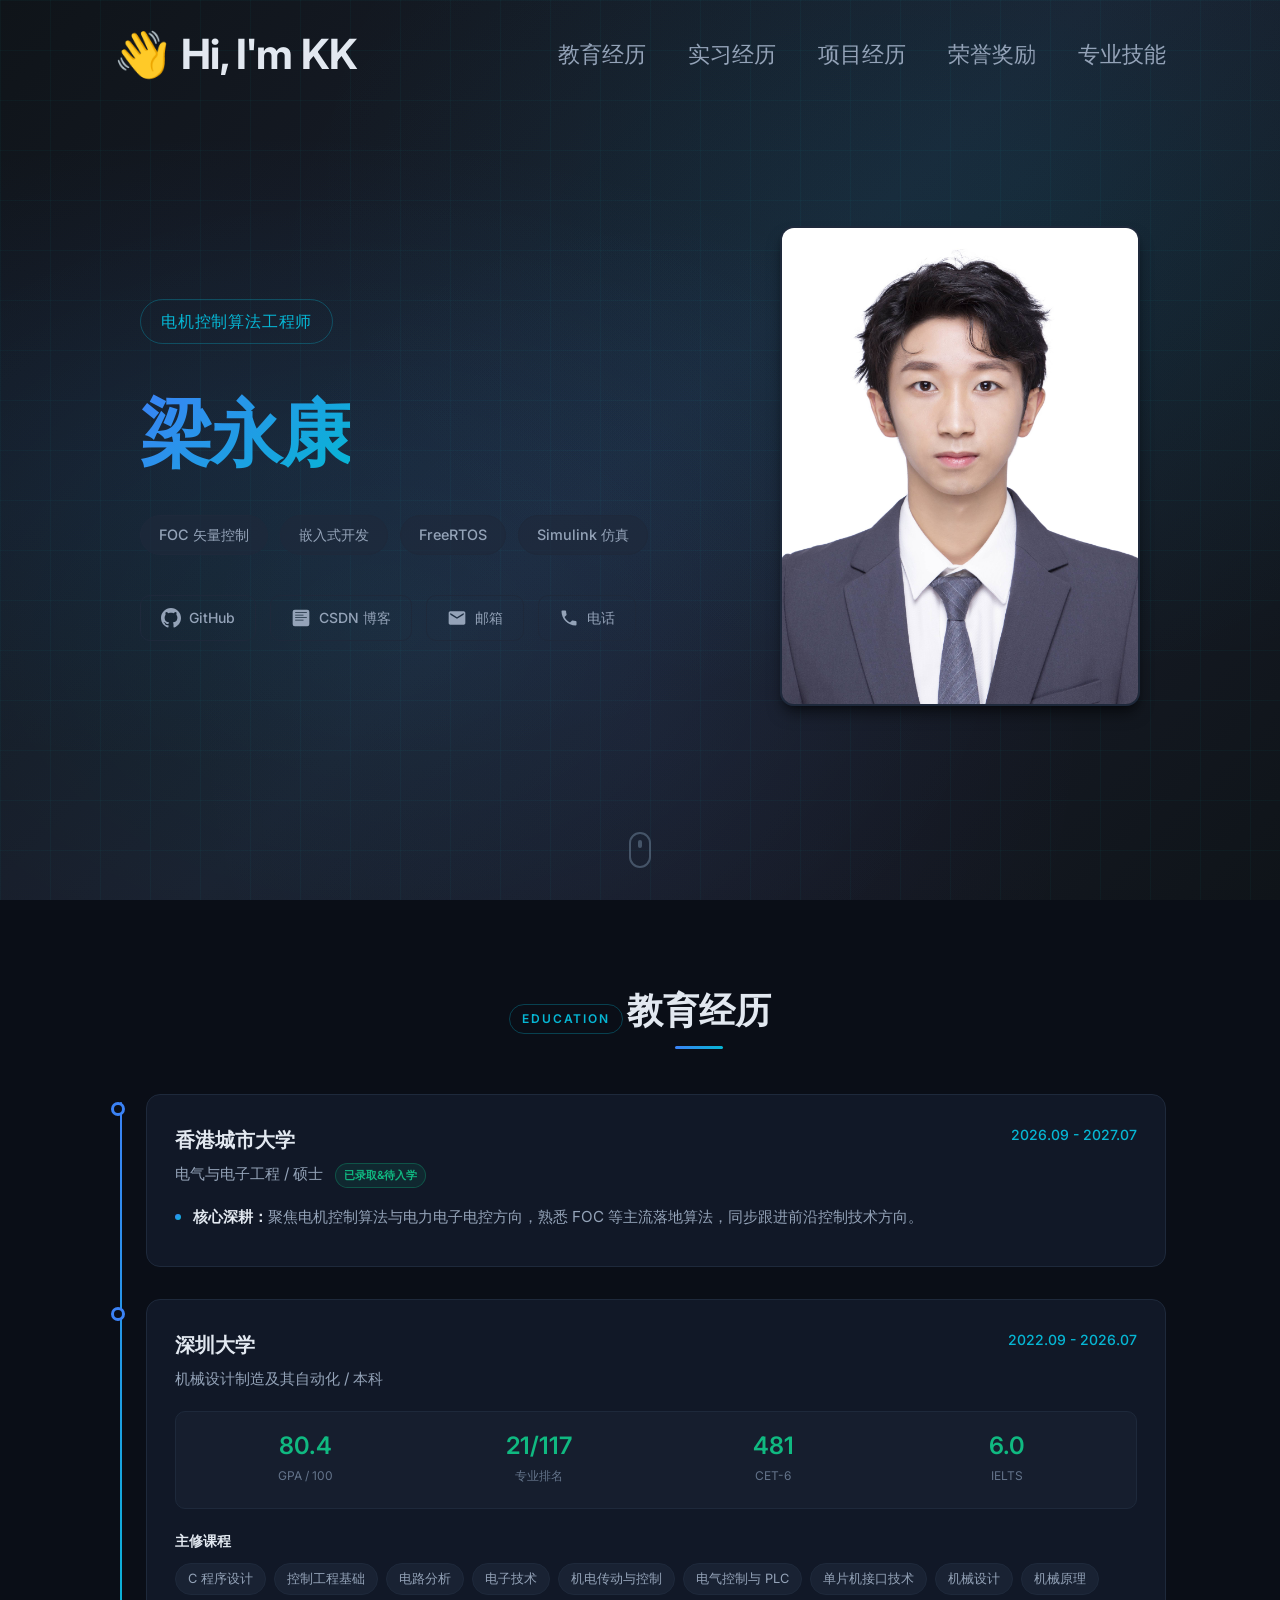
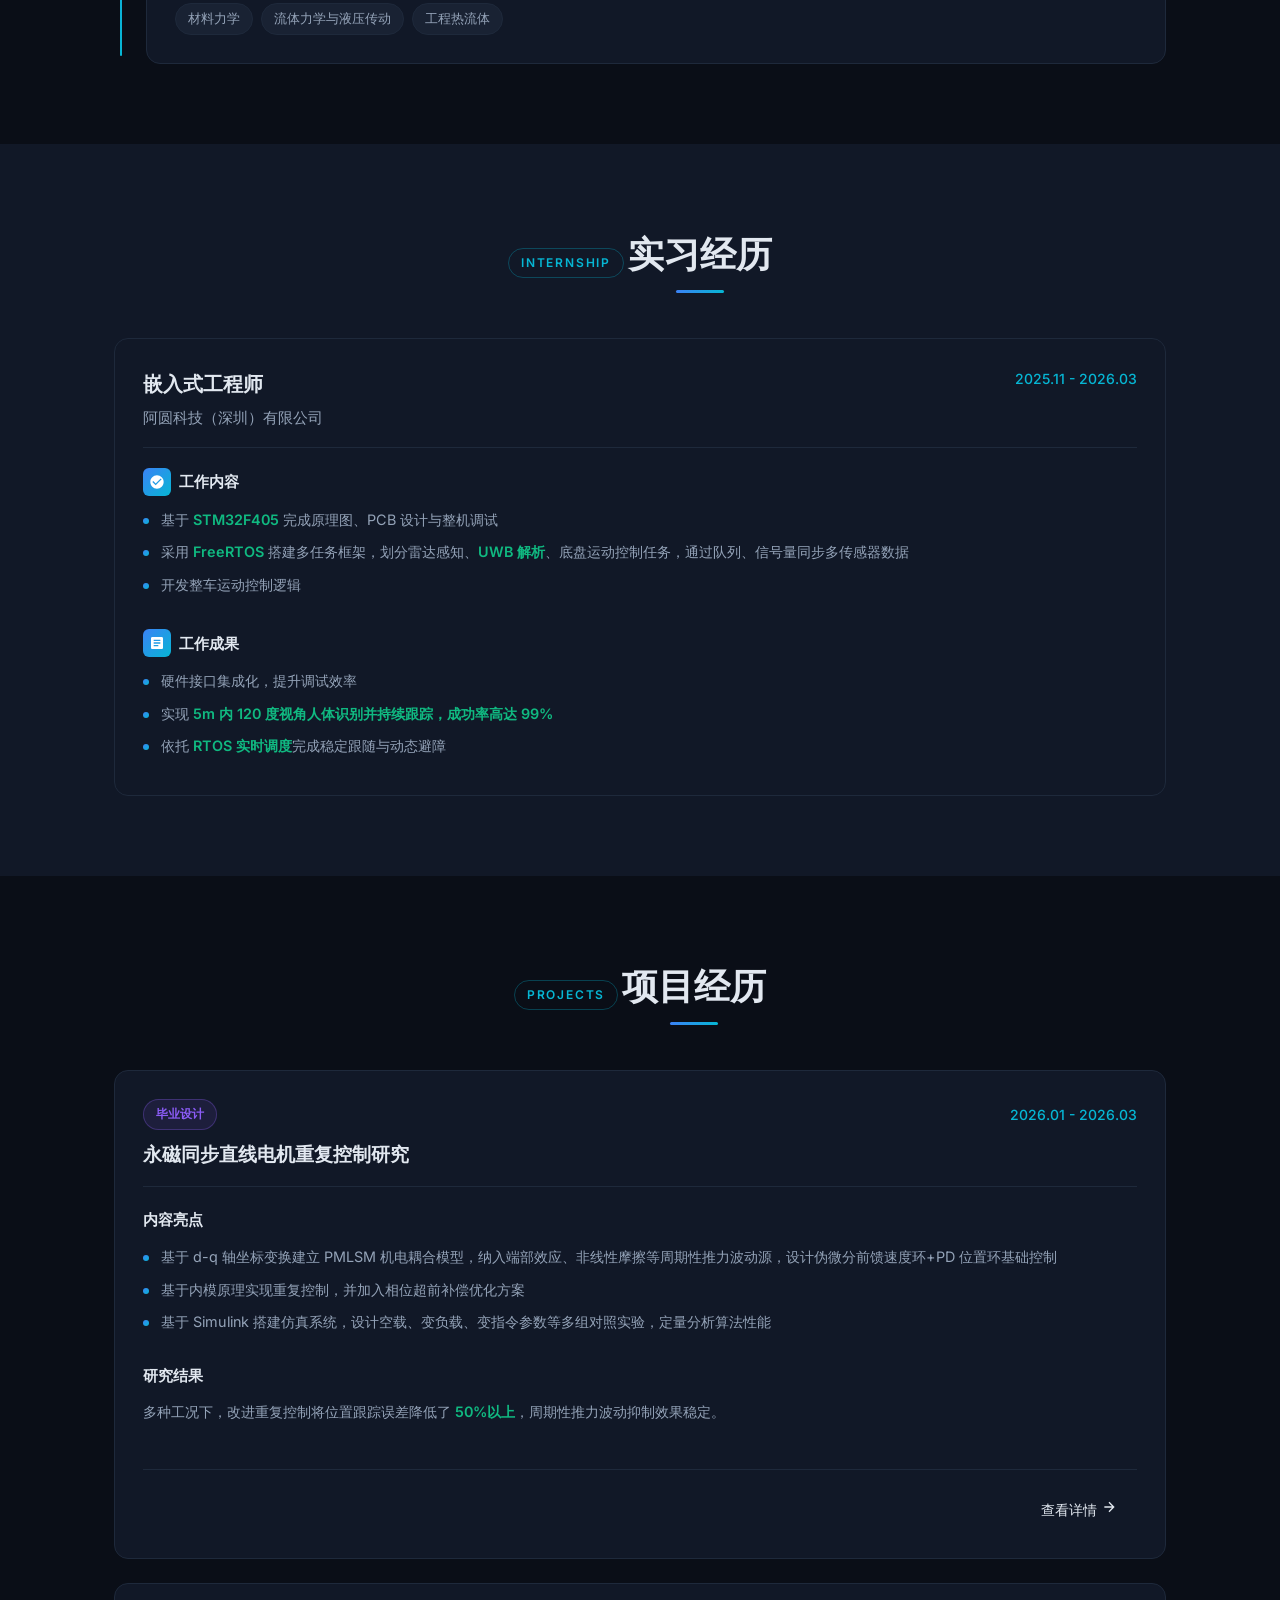
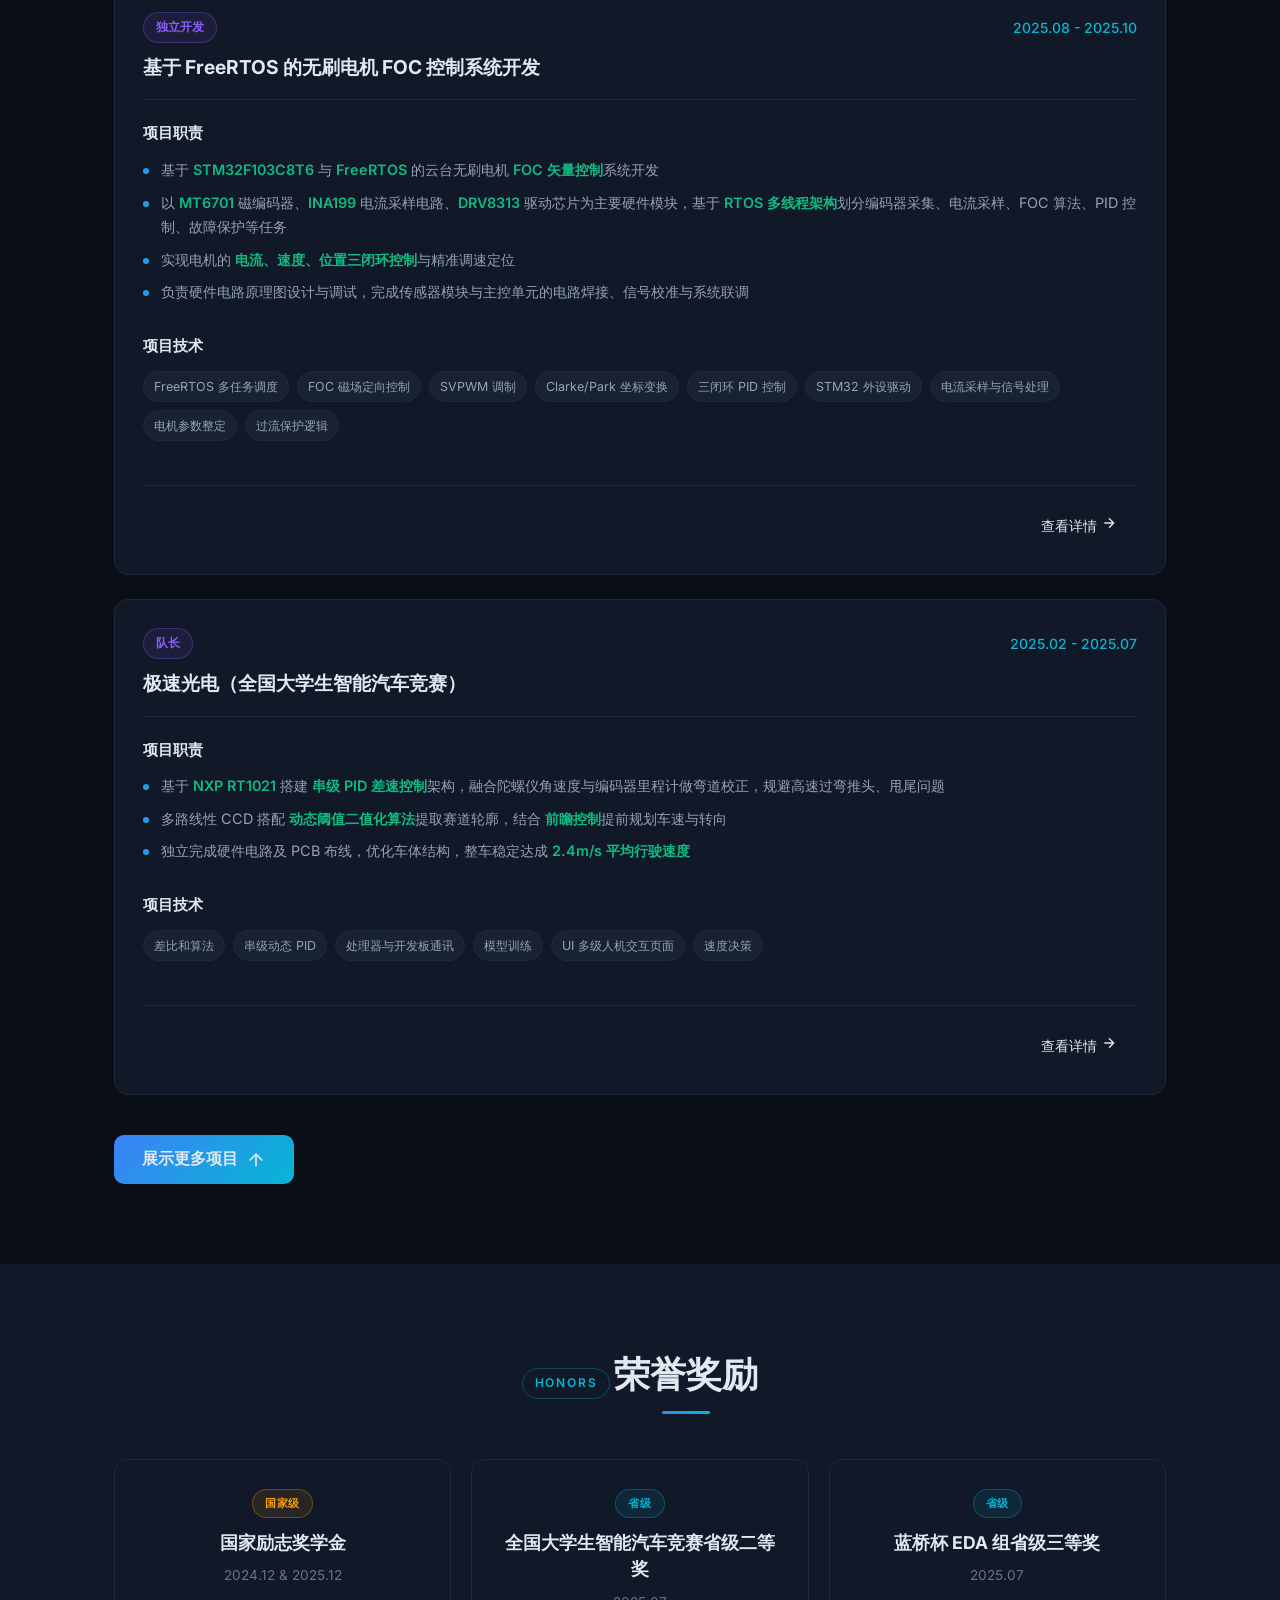
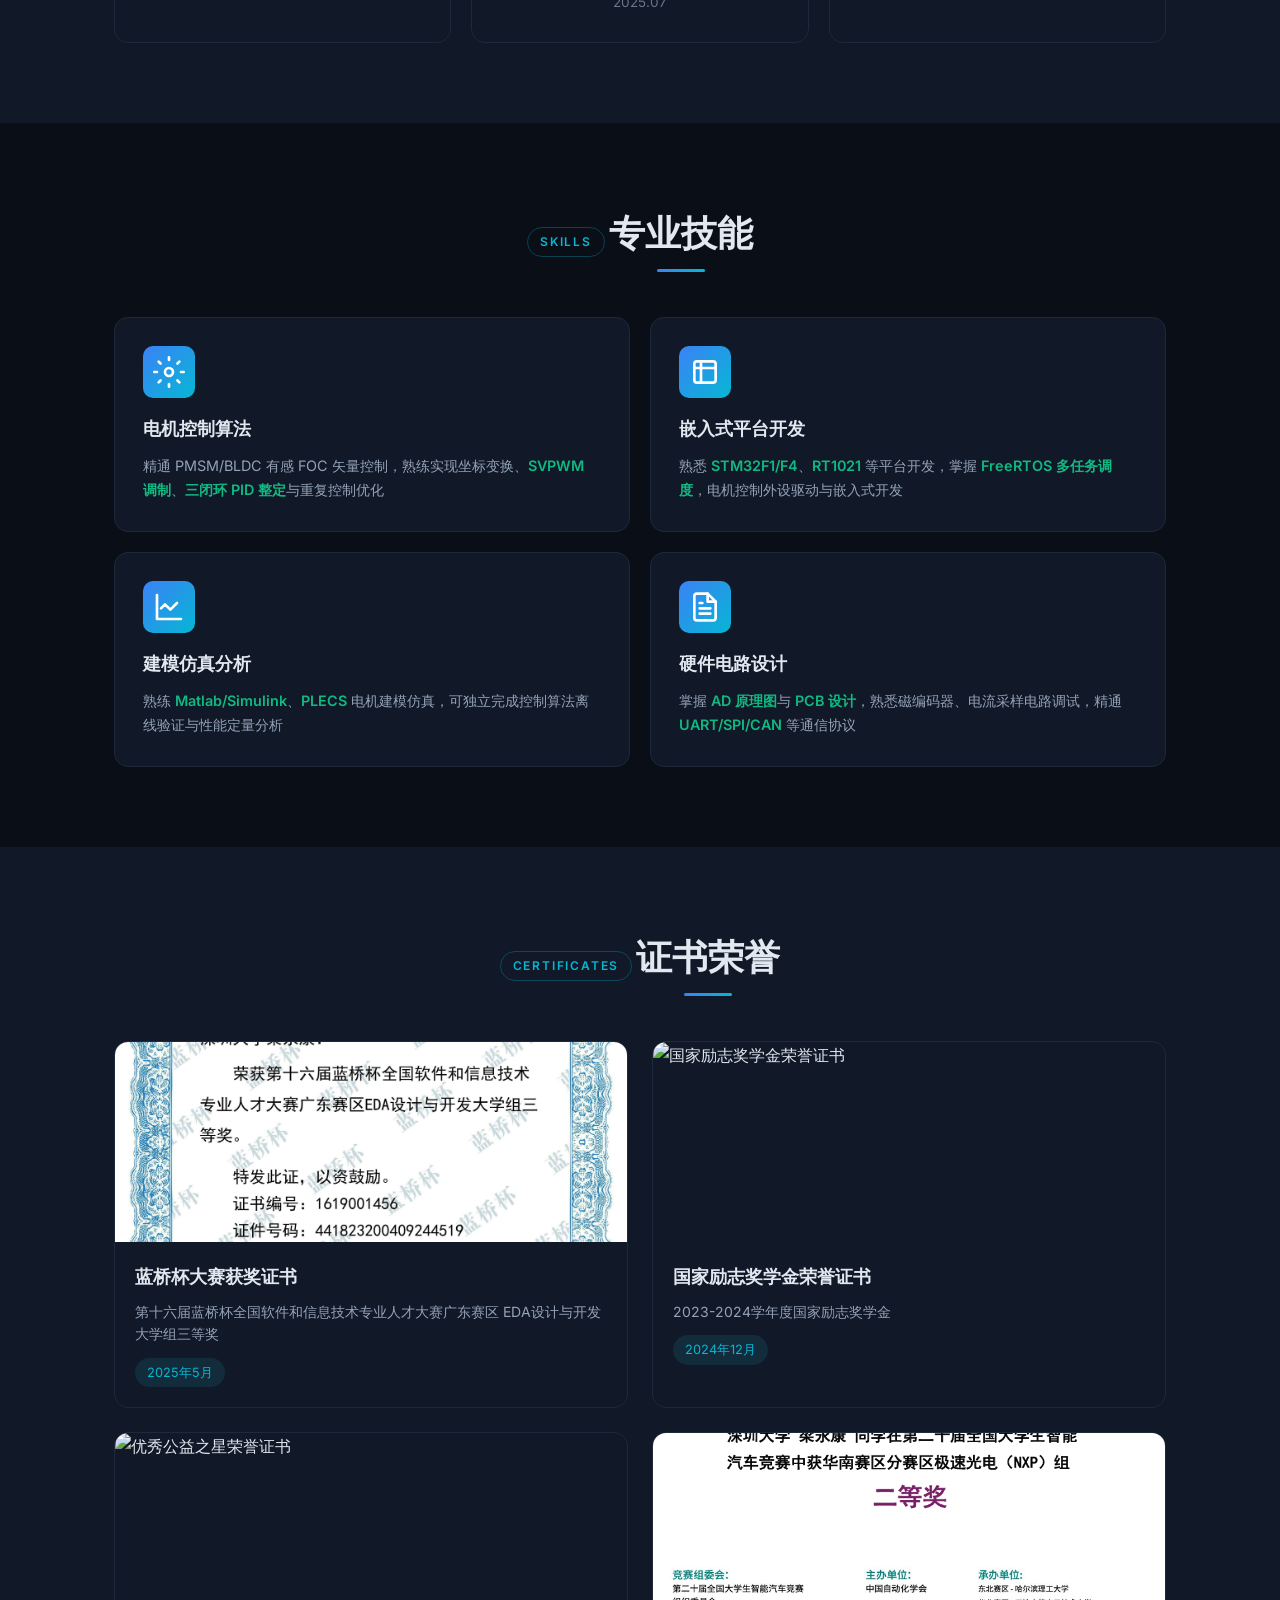
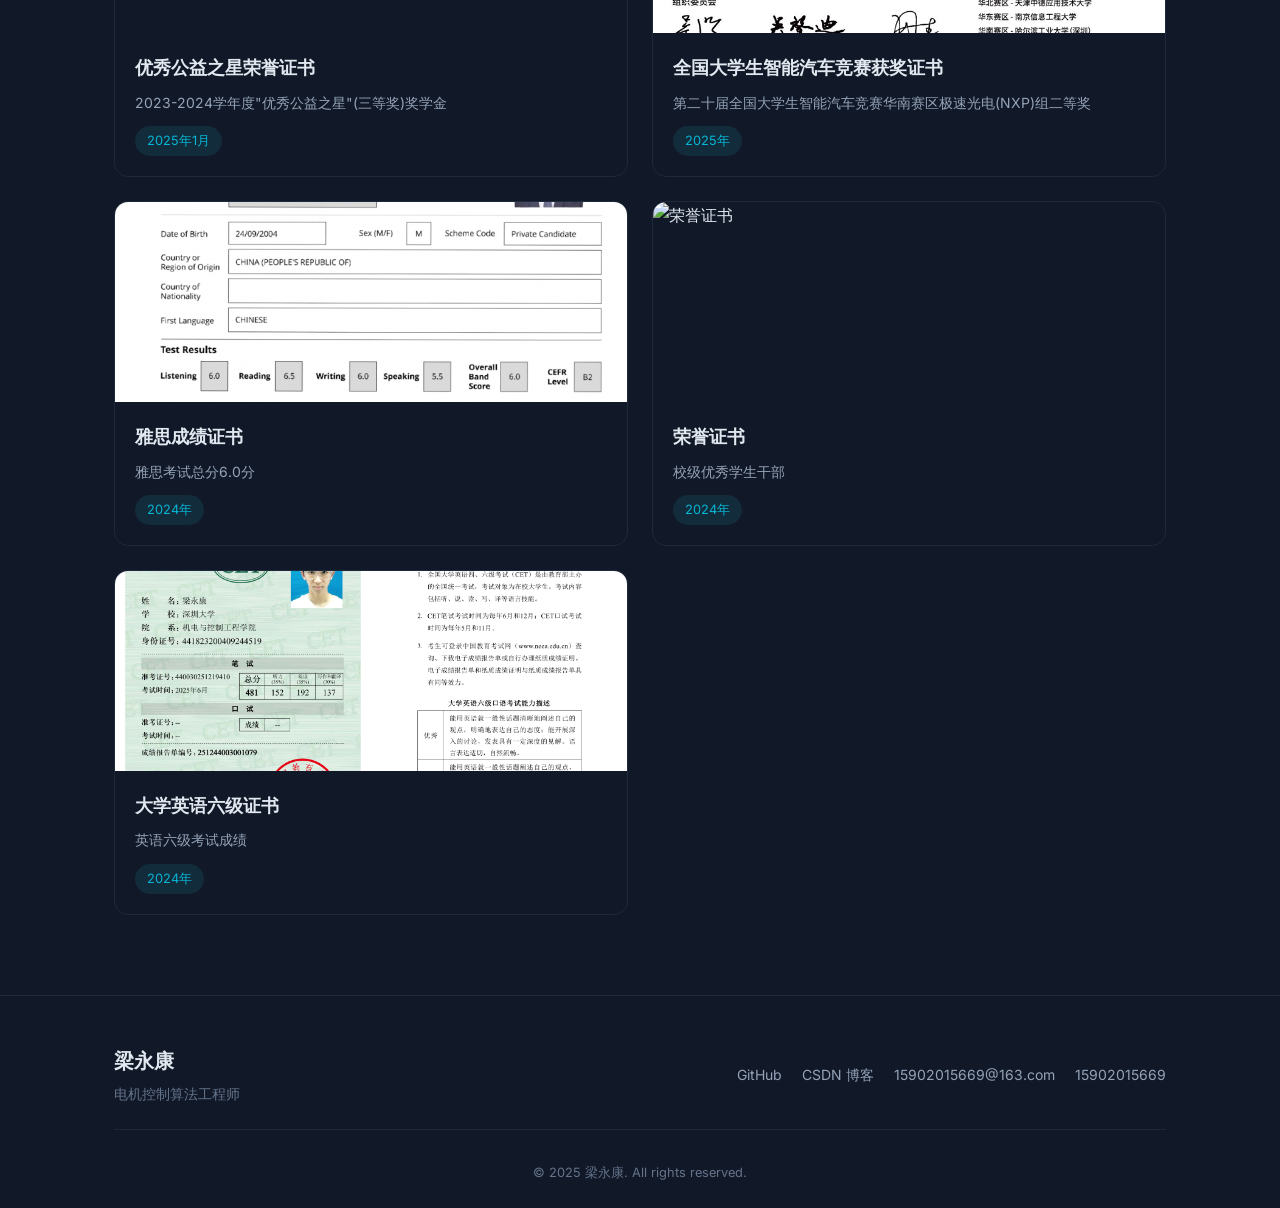
==== commit bceca0eb: "Initial commit: personal portfolio website" ====
--- a/index.html
+++ b/index.html
@@ -274,6 +274,14 @@
                                 <span class="tech-tag">过流保护逻辑</span>
                             </div>
                         </div>
+                        <div class="project-action">
+                            <a href="project2.html" class="btn btn-primary btn-sm">
+                                <span>查看详情</span>
+                                <svg viewBox="0 0 24 24" width="16" height="16" fill="none" stroke="currentColor" stroke-width="2">
+                                    <path d="M5 12h14M12 5l7 7-7 7"/>
+                                </svg>
+                            </a>
+                        </div>
                     </div>
                 </div>
 
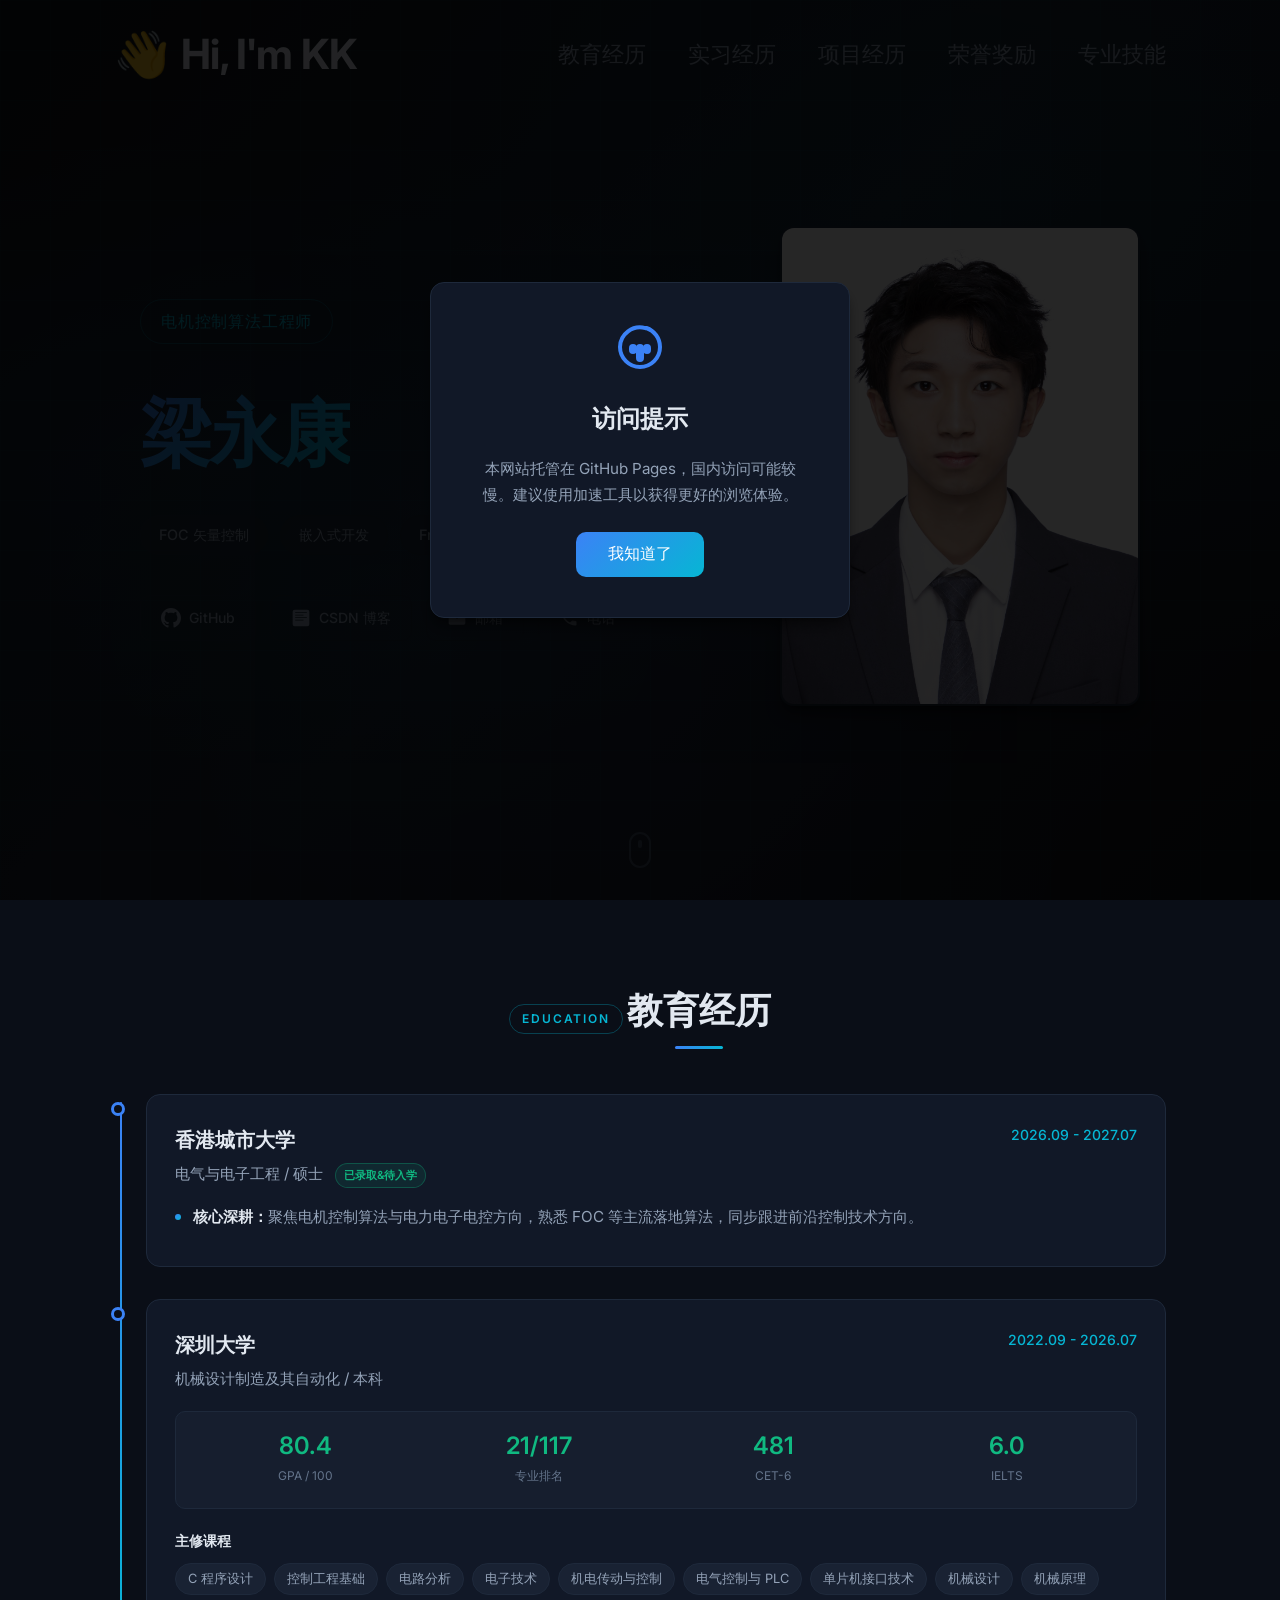
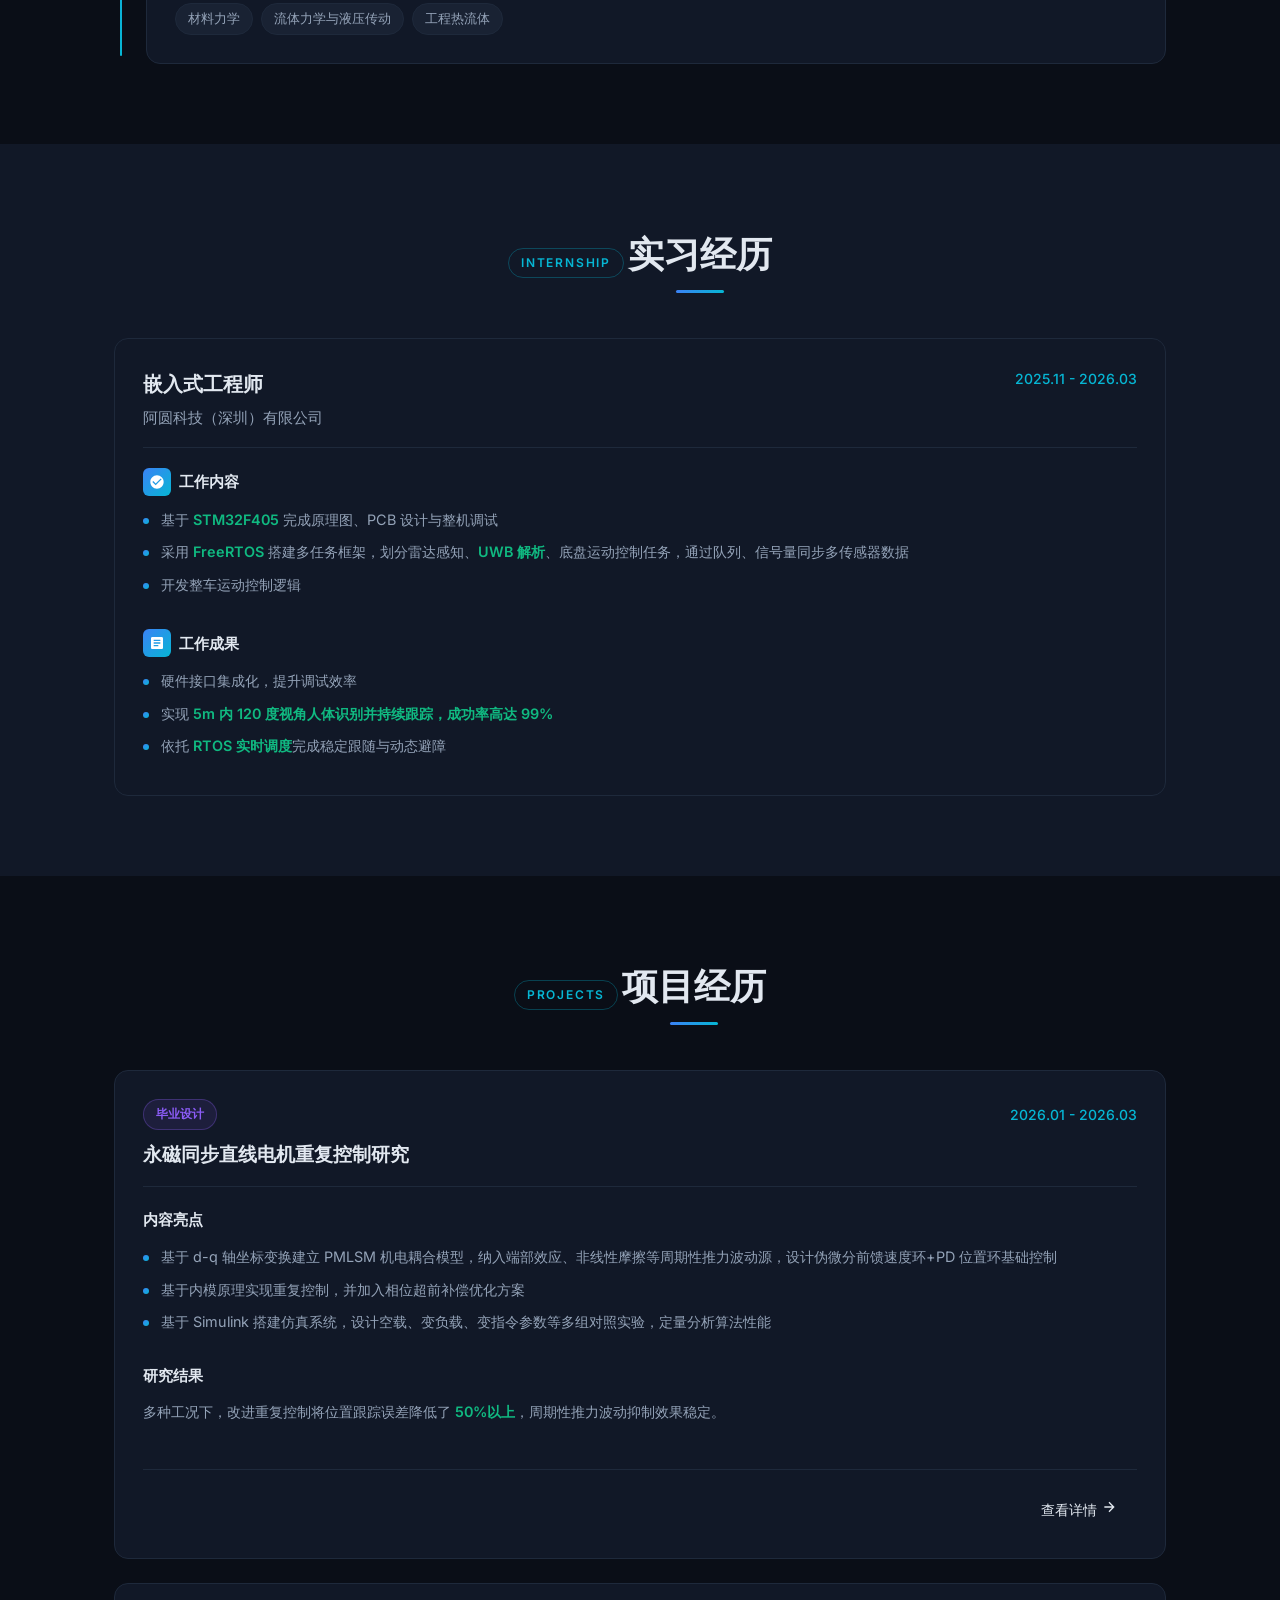
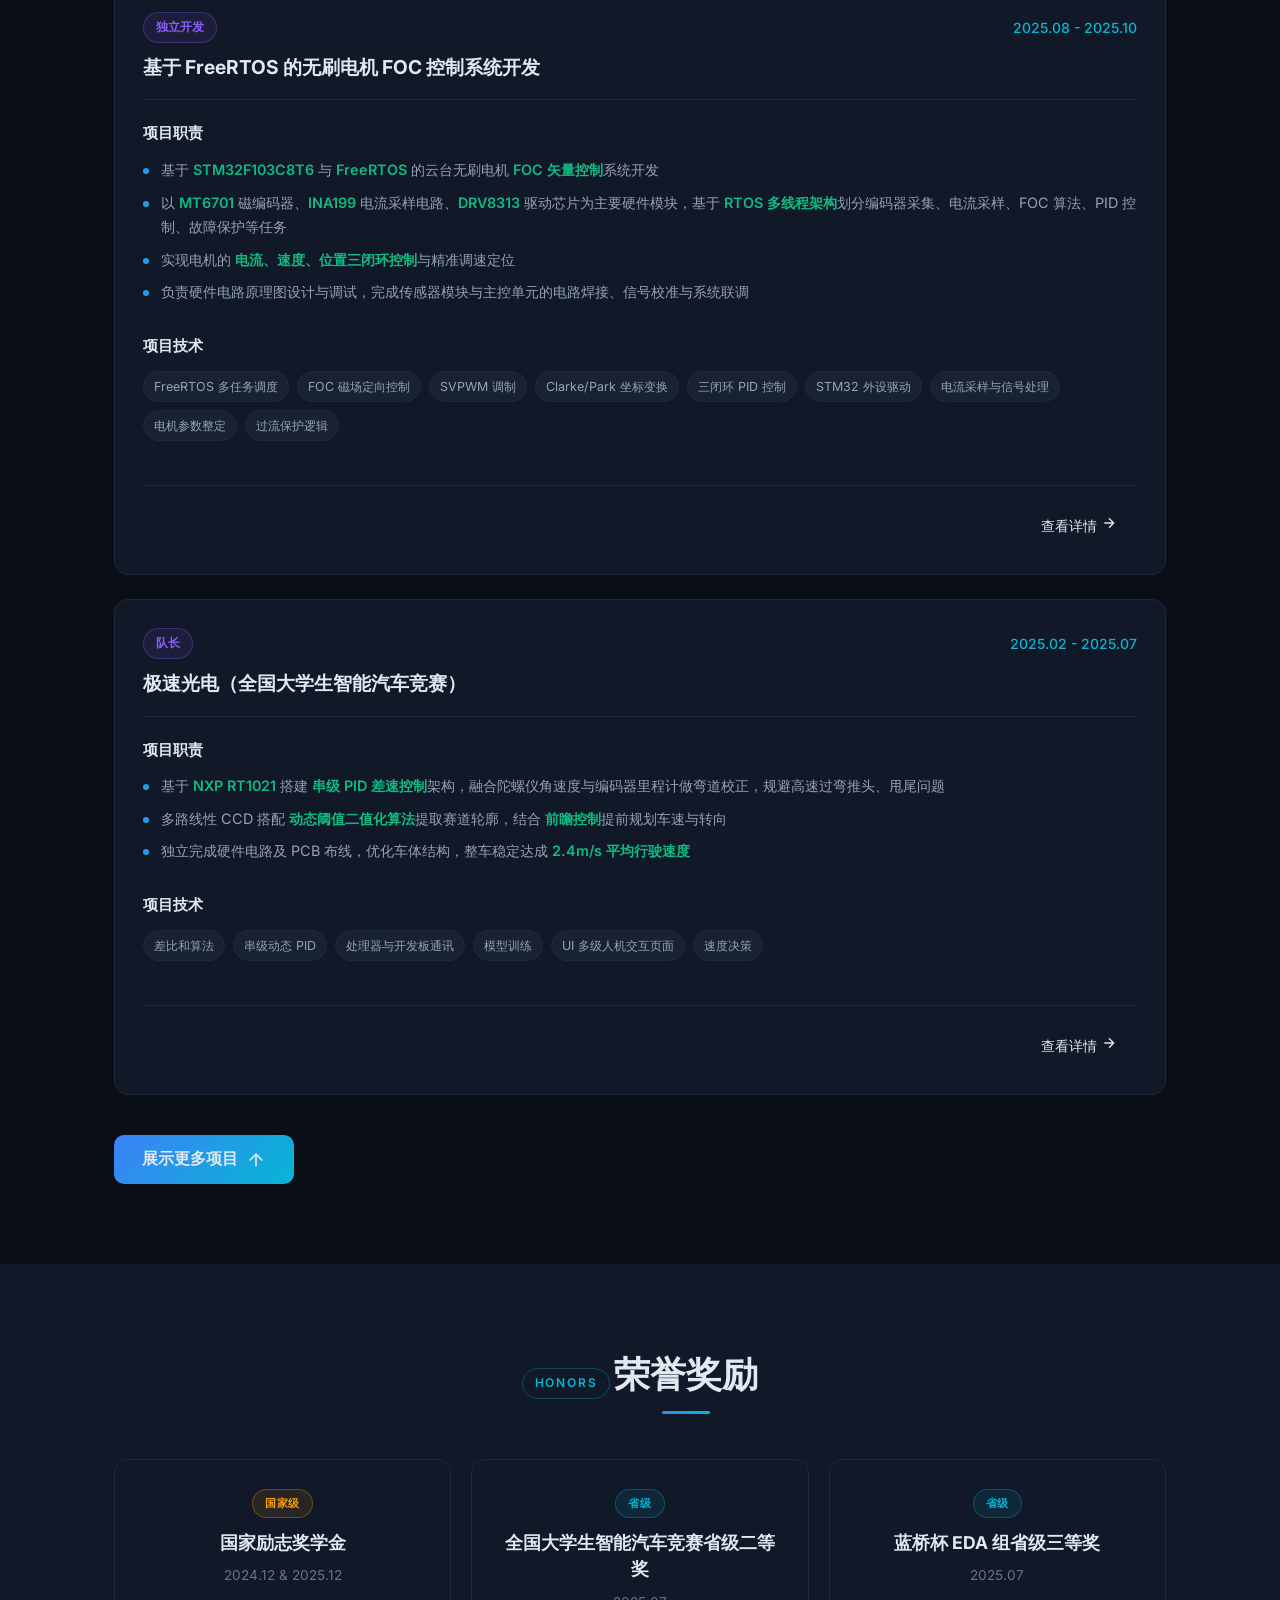
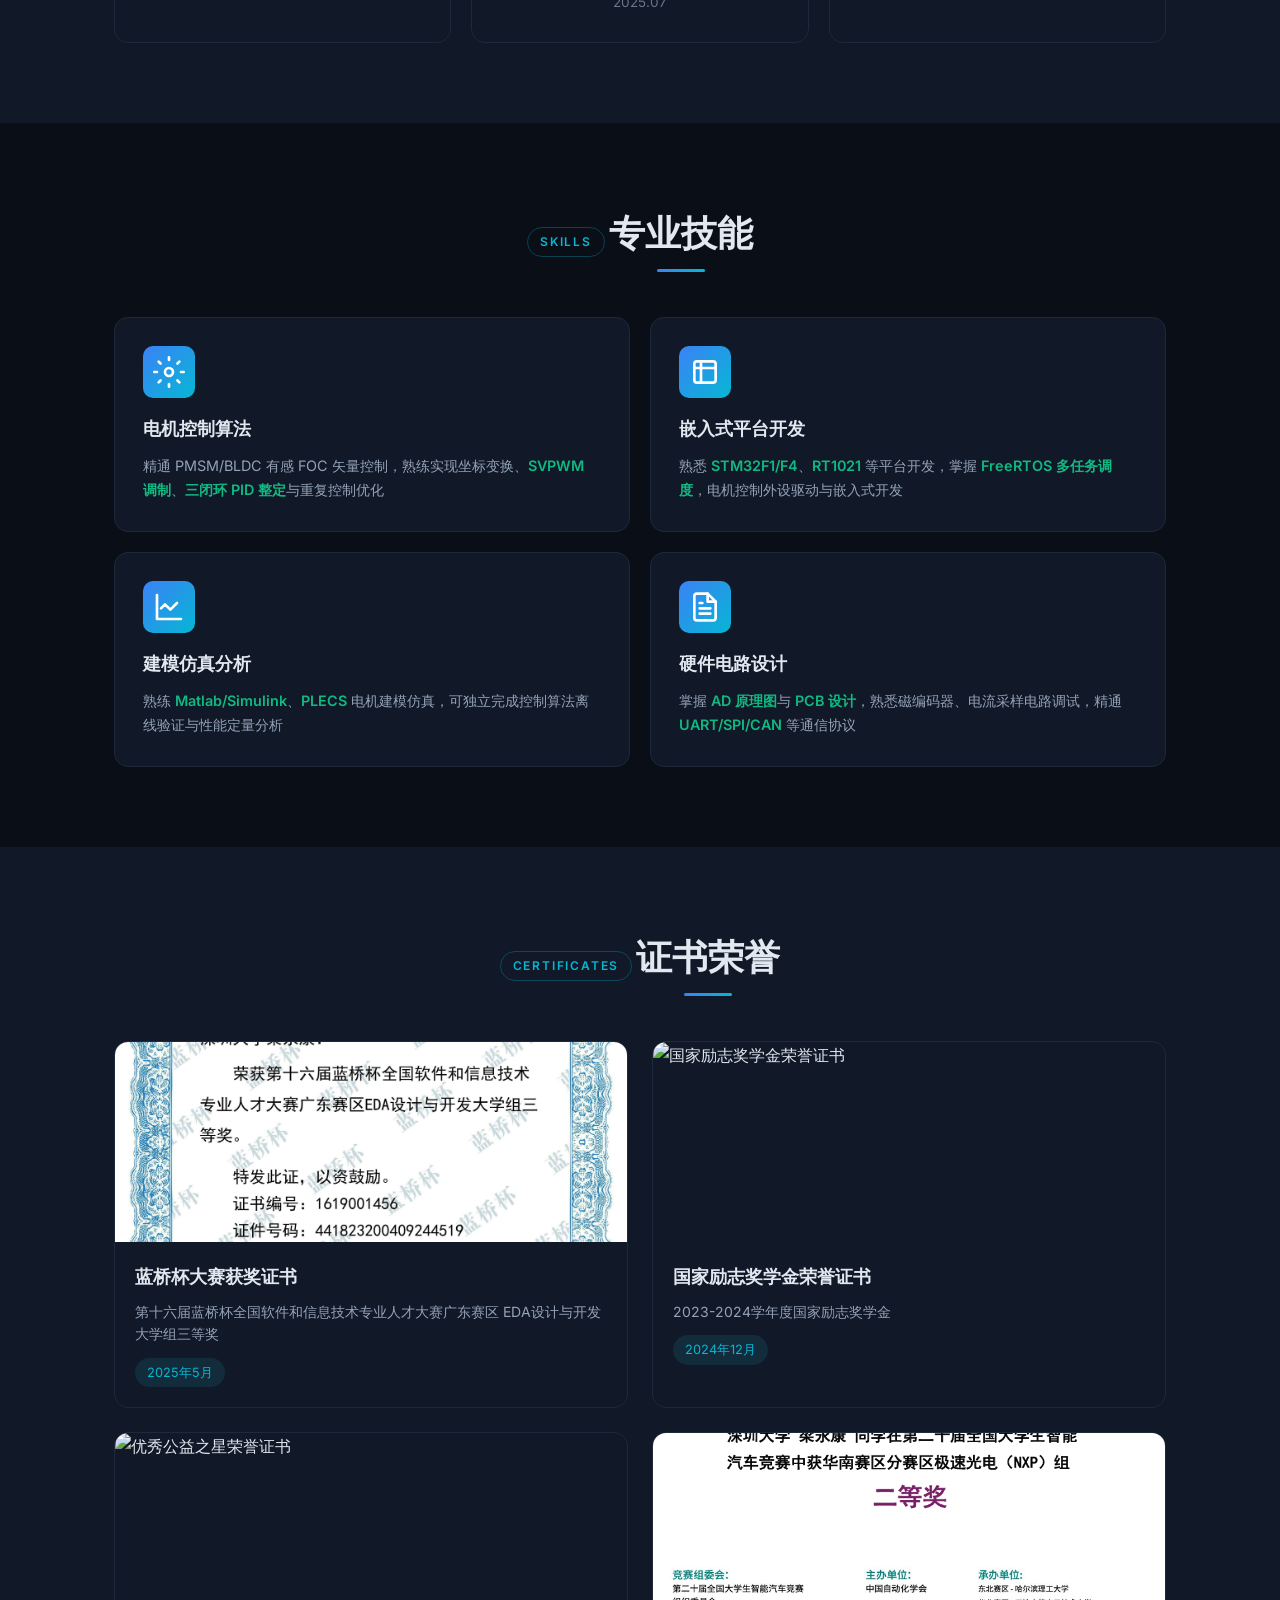
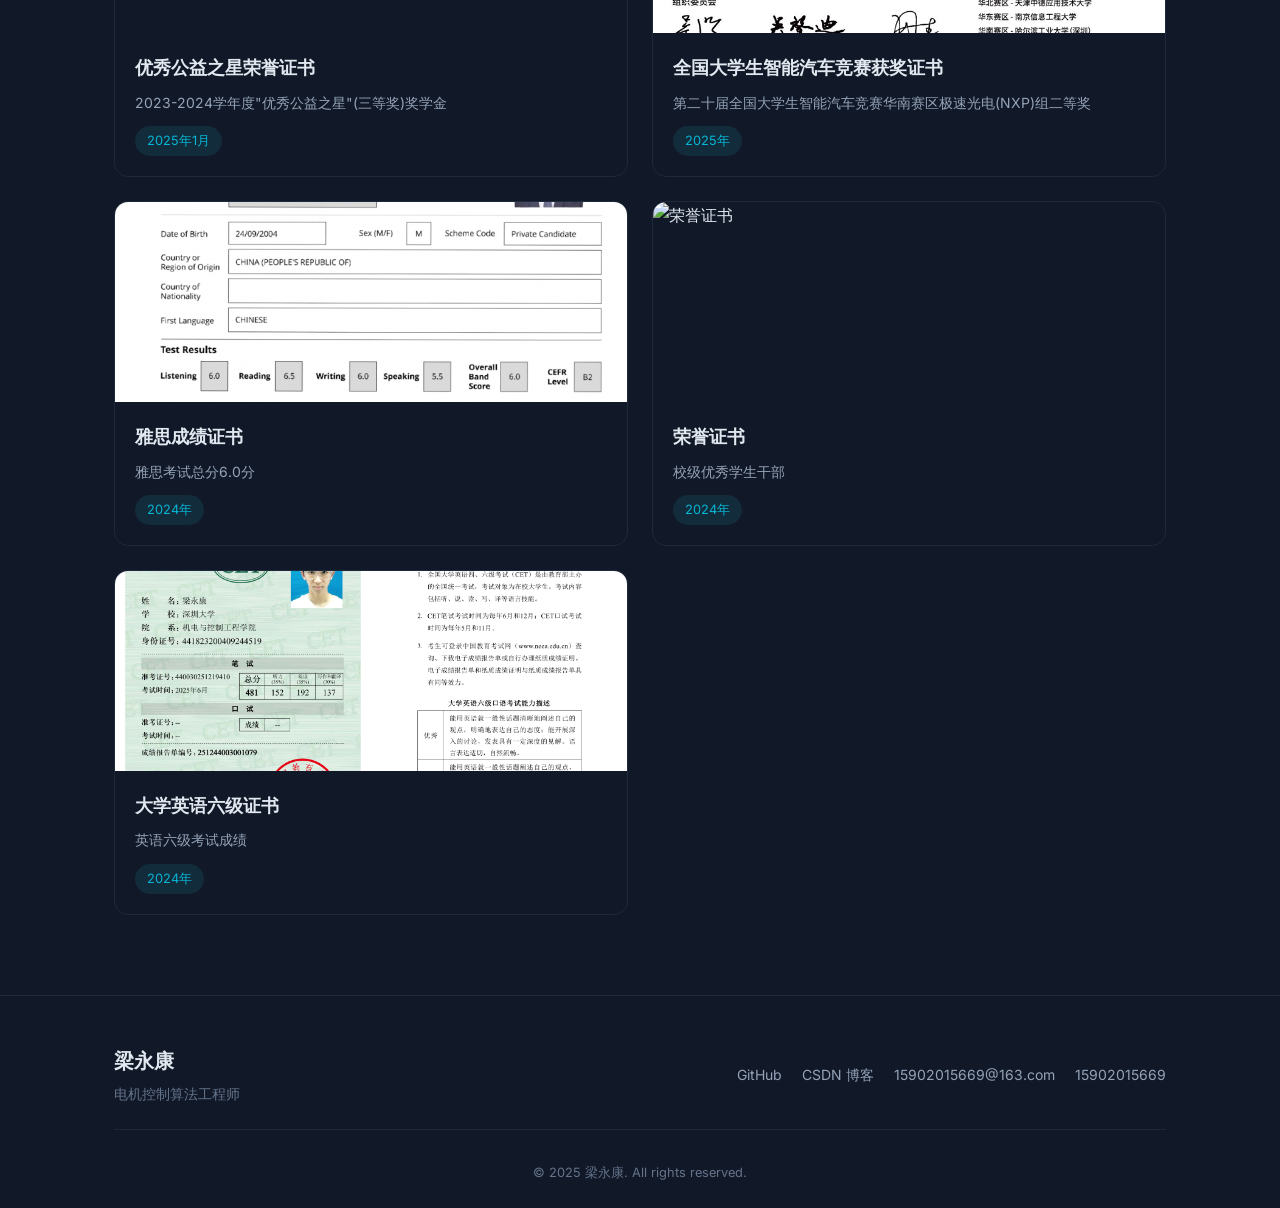
==== commit dc95ffc1: "添加网络提示弹窗" ====
--- a/index.html
+++ b/index.html
@@ -663,6 +663,23 @@
         <svg viewBox="0 0 24 24" width="24" height="24" fill="currentColor"><path d="M7.41 15.41L12 10.83l4.59 4.58L18 14l-6-6-6 6z"/></svg>
     </button>
 
+    <!-- 网络提示弹窗 -->
+    <div class="network-modal" id="networkModal">
+        <div class="network-modal-content">
+            <div class="network-modal-icon">
+                <svg viewBox="0 0 24 24" width="48" height="48" fill="none" stroke="currentColor" stroke-width="2">
+                    <path d="M12 22a10 10 0 0 0 10-10c0-4.4-2.8-8.1-6.8-9.5a1 1 0 0 0-.5.03A10 10 0 0 0 2 12c0 5.5 4.5 10 10 10z"/>
+                    <path d="M12 18.5a1 1 0 0 0 1-1v-5a1 1 0 0 0-2 0v5a1 1 0 0 0 1 1z"/>
+                    <path d="M8.5 14.5a1 1 0 0 0 1-1v-1a1 1 0 0 0-2 0v1a1 1 0 0 0 1 1z"/>
+                    <path d="M15.5 14.5a1 1 0 0 0 1-1v-1a1 1 0 0 0-2 0v1a1 1 0 0 0 1 1z"/>
+                </svg>
+            </div>
+            <h3 class="network-modal-title">访问提示</h3>
+            <p class="network-modal-text">本网站托管在 GitHub Pages，国内访问可能较慢。建议使用加速工具以获得更好的浏览体验。</p>
+            <button class="network-modal-btn" id="networkModalBtn">我知道了</button>
+        </div>
+    </div>
+
     <script src="js/main.js"></script>
 </body>
 </html>
--- a/css/style.css
+++ b/css/style.css
@@ -1545,3 +1545,104 @@
         padding: 100px 16px 60px;
     }
 }
+
+/* 网络提示弹窗 */
+.network-modal {
+    position: fixed;
+    top: 0;
+    left: 0;
+    width: 100%;
+    height: 100%;
+    background-color: rgba(0, 0, 0, 0.85);
+    display: flex;
+    justify-content: center;
+    align-items: center;
+    z-index: 9999;
+    animation: fadeIn 0.3s ease;
+}
+
+@keyframes fadeIn {
+    from {
+        opacity: 0;
+    }
+    to {
+        opacity: 1;
+    }
+}
+
+.network-modal.hidden {
+    display: none;
+}
+
+.network-modal-content {
+    background-color: var(--bg-card);
+    border: 1px solid var(--border-color);
+    border-radius: var(--radius-lg);
+    padding: 40px;
+    max-width: 420px;
+    width: 90%;
+    text-align: center;
+    animation: slideUp 0.3s ease;
+    box-shadow: var(--shadow-lg);
+}
+
+@keyframes slideUp {
+    from {
+        opacity: 0;
+        transform: translateY(20px);
+    }
+    to {
+        opacity: 1;
+        transform: translateY(0);
+    }
+}
+
+.network-modal-icon {
+    color: var(--accent-blue);
+    margin-bottom: 20px;
+    animation: pulse 2s infinite;
+}
+
+@keyframes pulse {
+    0%, 100% {
+        opacity: 1;
+    }
+    50% {
+        opacity: 0.7;
+    }
+}
+
+.network-modal-title {
+    font-size: 1.5rem;
+    font-weight: 600;
+    color: var(--text-primary);
+    margin-bottom: 16px;
+}
+
+.network-modal-text {
+    color: var(--text-secondary);
+    line-height: 1.7;
+    margin-bottom: 24px;
+    font-size: 0.95rem;
+}
+
+.network-modal-btn {
+    background: linear-gradient(135deg, var(--accent-blue), var(--accent-cyan));
+    color: white;
+    border: none;
+    padding: 12px 32px;
+    border-radius: var(--radius-md);
+    font-size: 1rem;
+    font-weight: 500;
+    cursor: pointer;
+    transition: all var(--transition-normal);
+}
+
+.network-modal-btn:hover {
+    transform: translateY(-2px);
+    box-shadow: 0 4px 12px rgba(59, 130, 246, 0.4);
+}
+
+.network-modal-btn:active {
+    transform: translateY(0);
+}
